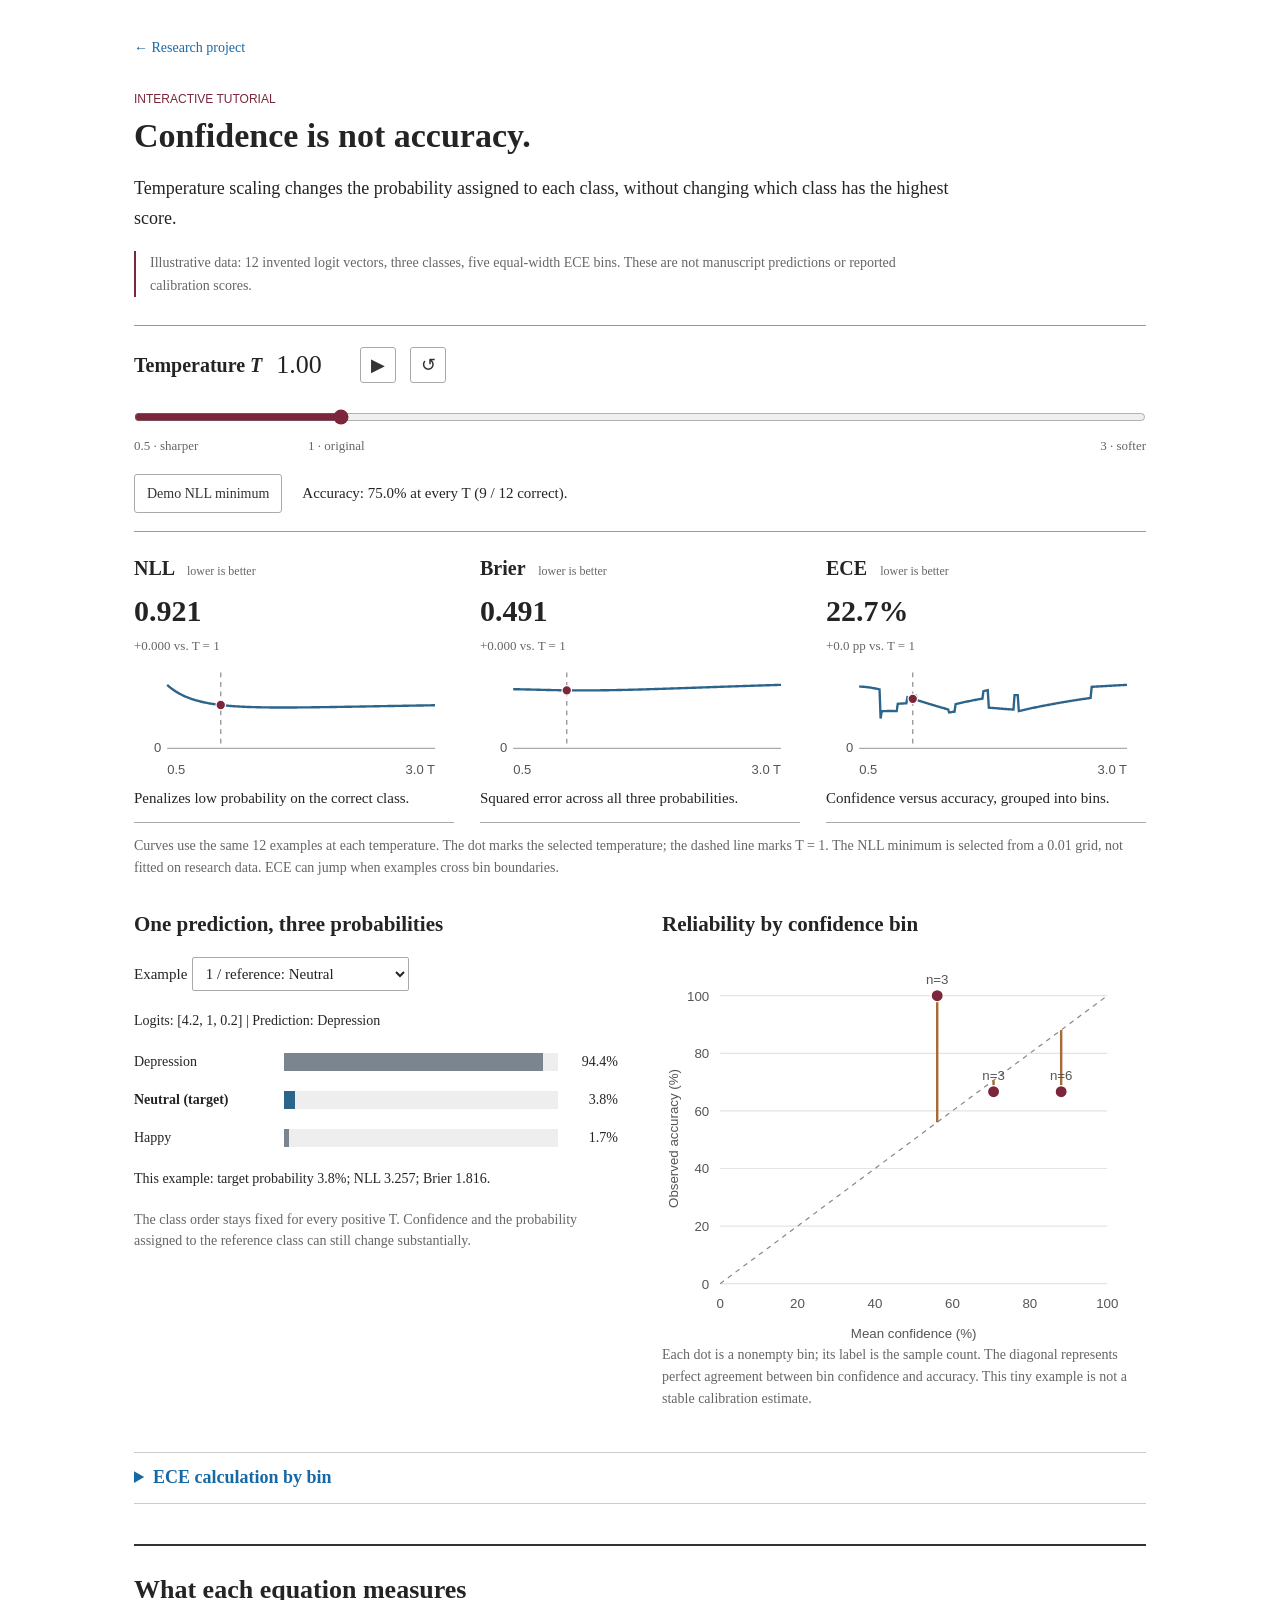
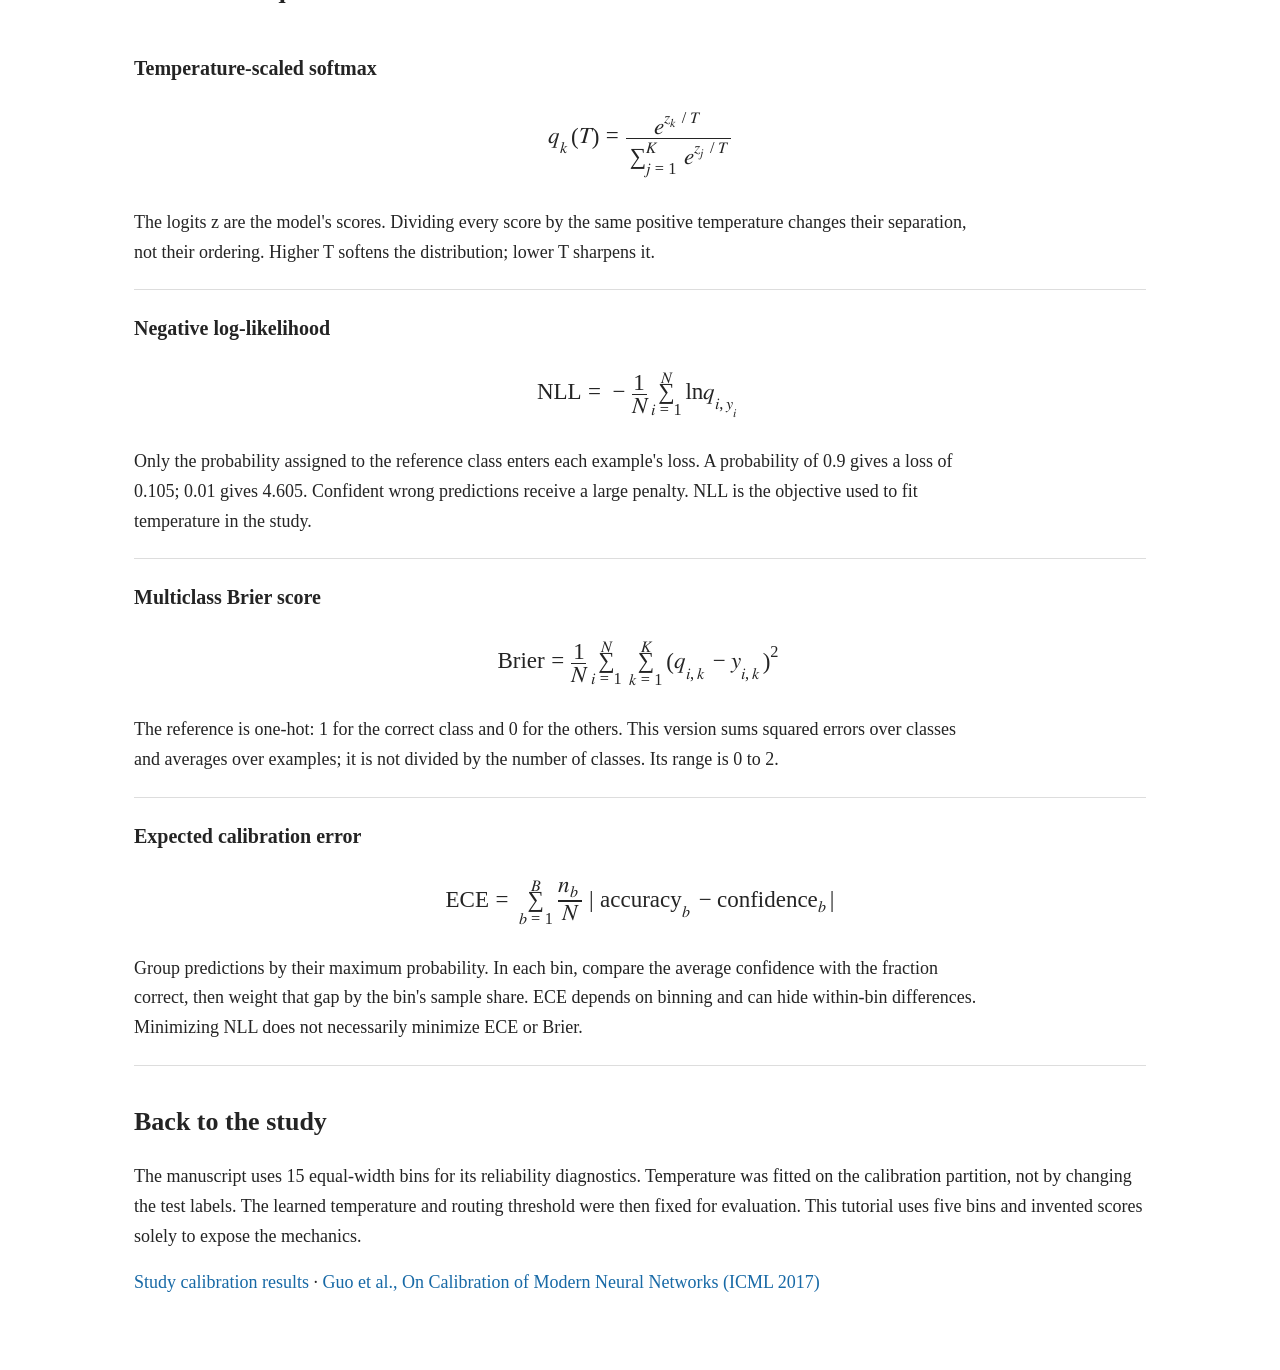
==== site/tutorial.html @ 10265920 "Add interactive calibration tutorial and compact project layout" ====
<!doctype html>
<html lang="en">
<head>
  <meta charset="utf-8"><meta name="viewport" content="width=device-width, initial-scale=1">
  <title>Calibration tutorial | Confidence-guided re-evaluation</title>
  <meta name="description" content="An interactive explanation of temperature scaling, negative log-likelihood, multiclass Brier score, and expected calibration error.">
  <link rel="stylesheet" href="styles.css"><link rel="stylesheet" href="tutorial.css">
</head>
<body class="tutorial-page">
<main>
  <header class="tutorial-header"><a href="index.html">&larr; Research project</a><p class="section-number">INTERACTIVE TUTORIAL</p><h1>Confidence is not accuracy.</h1><p>Temperature scaling changes the probability assigned to each class, without changing which class has the highest score.</p><p class="demo-notice">Illustrative data: 12 invented logit vectors, three classes, five equal-width ECE bins. These are not manuscript predictions or reported calibration scores.</p></header>
  <section class="temperature-controls" aria-label="Temperature controls">
    <div class="control-heading"><label for="temperature">Temperature <i>T</i></label><output id="temperature-value" for="temperature">1.00</output><button id="animate" type="button" aria-label="Animate temperature" title="Animate temperature">&#9654;</button><button id="reset" type="button" aria-label="Reset temperature to 1" title="Reset temperature to 1">&#8634;</button></div>
    <input type="range" id="temperature" min="0.5" max="3" step="0.01" value="1">
    <div class="range-labels"><span>0.5 &middot; sharper</span><span>1 &middot; original</span><span>3 &middot; softer</span></div>
    <div class="control-footer"><button id="fit" type="button">Demo NLL minimum</button><p id="accuracy-note">Accuracy stays fixed.</p></div>
  </section>
  <section class="lab-metrics" aria-label="Calibration metrics">
    <article><h2>NLL <small>lower is better</small></h2><strong id="nll-value">&mdash;</strong><span id="nll-change"></span><svg id="nll-curve" viewBox="0 0 270 100" role="img" aria-label="NLL across the demo temperature range"></svg><p>Penalizes low probability on the correct class.</p></article>
    <article><h2>Brier <small>lower is better</small></h2><strong id="brier-value">&mdash;</strong><span id="brier-change"></span><svg id="brier-curve" viewBox="0 0 270 100" role="img" aria-label="Brier score across the demo temperature range"></svg><p>Squared error across all three probabilities.</p></article>
    <article><h2>ECE <small>lower is better</small></h2><strong id="ece-value">&mdash;</strong><span id="ece-change"></span><svg id="ece-curve" viewBox="0 0 270 100" role="img" aria-label="Expected calibration error across the demo temperature range"></svg><p>Confidence versus accuracy, grouped into bins.</p></article>
  </section>
  <p class="lab-note">Curves use the same 12 examples at each temperature. The dot marks the selected temperature; the dashed line marks T = 1. The NLL minimum is selected from a 0.01 grid, not fitted on research data. ECE can jump when examples cross bin boundaries.</p>
  <section class="lab-details">
    <div><h2>One prediction, three probabilities</h2><label for="sample">Example</label> <select id="sample"></select><p id="logit-values"></p><div id="probability-bars"></div><p id="sample-loss"></p><p class="lab-note">The class order stays fixed for every positive T. Confidence and the probability assigned to the reference class can still change substantially.</p></div>
    <div><h2>Reliability by confidence bin</h2><svg id="reliability" viewBox="0 0 400 320" role="img" aria-label="Reliability diagram comparing mean confidence with observed accuracy"></svg><p class="lab-note">Each dot is a nonempty bin; its label is the sample count. The diagonal represents perfect agreement between bin confidence and accuracy. This tiny example is not a stable calibration estimate.</p></div>
  </section>
  <details class="bin-details"><summary>ECE calculation by bin</summary><div class="table-wrap"><table><thead><tr><th>Confidence bin</th><th>Count</th><th>Mean confidence</th><th>Accuracy</th><th>Weighted gap</th></tr></thead><tbody id="bin-rows"></tbody></table></div><p>Bins are left-closed and right-open, except the last bin includes 1. Empty bins contribute zero. ECE is the sum of the weighted absolute gaps.</p></details>
  <section class="equation-guide"><h2>What each equation measures</h2>
    <article><h3>Temperature-scaled softmax</h3><math display="block"><msub><mi>q</mi><mi>k</mi></msub><mo>(</mo><mi>T</mi><mo>)</mo><mo>=</mo><mfrac><msup><mi>e</mi><mrow><msub><mi>z</mi><mi>k</mi></msub><mo>/</mo><mi>T</mi></mrow></msup><mrow><munderover><mo>&sum;</mo><mrow><mi>j</mi><mo>=</mo><mn>1</mn></mrow><mi>K</mi></munderover><msup><mi>e</mi><mrow><msub><mi>z</mi><mi>j</mi></msub><mo>/</mo><mi>T</mi></mrow></msup></mrow></mfrac></math><p>The logits z are the model's scores. Dividing every score by the same positive temperature changes their separation, not their ordering. Higher T softens the distribution; lower T sharpens it.</p></article>
    <article><h3>Negative log-likelihood</h3><math display="block"><mi mathvariant="normal">NLL</mi><mo>=</mo><mo>&minus;</mo><mfrac><mn>1</mn><mi>N</mi></mfrac><munderover><mo>&sum;</mo><mrow><mi>i</mi><mo>=</mo><mn>1</mn></mrow><mi>N</mi></munderover><mi>ln</mi><msub><mi>q</mi><mrow><mi>i</mi><mo>,</mo><msub><mi>y</mi><mi>i</mi></msub></mrow></msub></math><p>Only the probability assigned to the reference class enters each example's loss. A probability of 0.9 gives a loss of 0.105; 0.01 gives 4.605. Confident wrong predictions receive a large penalty. NLL is the objective used to fit temperature in the study.</p></article>
    <article><h3>Multiclass Brier score</h3><math display="block"><mi mathvariant="normal">Brier</mi><mo>=</mo><mfrac><mn>1</mn><mi>N</mi></mfrac><munderover><mo>&sum;</mo><mrow><mi>i</mi><mo>=</mo><mn>1</mn></mrow><mi>N</mi></munderover><munderover><mo>&sum;</mo><mrow><mi>k</mi><mo>=</mo><mn>1</mn></mrow><mi>K</mi></munderover><msup><mrow><mo>(</mo><msub><mi>q</mi><mrow><mi>i</mi><mo>,</mo><mi>k</mi></mrow></msub><mo>&minus;</mo><msub><mi>y</mi><mrow><mi>i</mi><mo>,</mo><mi>k</mi></mrow></msub><mo>)</mo></mrow><mn>2</mn></msup></math><p>The reference is one-hot: 1 for the correct class and 0 for the others. This version sums squared errors over classes and averages over examples; it is not divided by the number of classes. Its range is 0 to 2.</p></article>
    <article><h3>Expected calibration error</h3><math display="block"><mi mathvariant="normal">ECE</mi><mo>=</mo><munderover><mo>&sum;</mo><mrow><mi>b</mi><mo>=</mo><mn>1</mn></mrow><mi>B</mi></munderover><mfrac><msub><mi>n</mi><mi>b</mi></msub><mi>N</mi></mfrac><mo>|</mo><msub><mi mathvariant="normal">accuracy</mi><mi>b</mi></msub><mo>&minus;</mo><msub><mi mathvariant="normal">confidence</mi><mi>b</mi></msub><mo>|</mo></math><p>Group predictions by their maximum probability. In each bin, compare the average confidence with the fraction correct, then weight that gap by the bin's sample share. ECE depends on binning and can hide within-bin differences. Minimizing NLL does not necessarily minimize ECE or Brier.</p></article>
  </section>
  <section class="lab-context"><h2>Back to the study</h2><p>The manuscript uses 15 equal-width bins for its reliability diagnostics. Temperature was fitted on the calibration partition, not by changing the test labels. The learned temperature and routing threshold were then fixed for evaluation. This tutorial uses five bins and invented scores solely to expose the mechanics.</p><p><a href="index.html#method">Study calibration results</a> &middot; <a href="https://proceedings.mlr.press/v70/guo17a.html">Guo et al., On Calibration of Modern Neural Networks (ICML 2017)</a></p></section>
</main>
<script src="calibration-core.js"></script><script src="tutorial.js"></script>
</body></html>
---- site/styles.css ----
:root { color-scheme: light; font-family: "Times New Roman", Times, "Liberation Serif", serif; color: #242424; background: #fff; font-size: 18px; }
* { box-sizing: border-box; letter-spacing: 0; }
body { margin: 0; line-height: 1.65; }
a { color: #1769a6; text-decoration: none; text-underline-offset: 3px; }
a:hover { text-decoration: underline; }
a:focus-visible, summary:focus-visible, .table-wrap:focus-visible { outline: 2px solid #1769a6; outline-offset: 5px; }
.skip-link { position: absolute; top: -60px; left: 16px; padding: 8px; background: white; }
.skip-link:focus { top: 8px; }
.paper-header { max-width: 1080px; margin: auto; padding: 36px 24px 20px; text-align: center; }
h1 { font-size: 36px; line-height: 1.2; font-weight: 700; margin: 0 auto 22px; }
h1 span { font-weight: 500; }
.method-plan { max-width: 850px; margin-left: auto; margin-right: auto; }
.section-links { display: flex; flex-wrap: wrap; justify-content: center; gap: 8px 24px; font-size: 15px; border-block: 1px solid #ddd; padding: 12px 0; margin: 30px 0; }
.prompt-reader,.result-explorer { max-width: 820px; margin: 32px auto; }
.tabs { display: flex; flex-wrap: wrap; gap: 0 20px; border-bottom: 1px solid #aaa; }
.tabs button { background: none; color: #555; font: inherit; font-size: 16px; padding: 10px 0; border: 0; border-bottom: 2px solid transparent; cursor: pointer; }
.tabs button[aria-selected="true"] { color: #174f7c; border-bottom-color: #174f7c; font-weight: bold; }
button:focus-visible, select:focus-visible { outline: 2px solid #1769a6; outline-offset: 3px; }
.reader-toolbar { display: flex; align-items: center; flex-wrap: wrap; gap: 10px 18px; padding: 16px 0 8px; font-size: 15px; }
select { max-width: 100%; min-height: 34px; border: 1px solid #aaa; border-radius: 2px; background: white; color: #242424; font: inherit; padding: 5px 28px 5px 9px; }
.reader-toolbar a { margin-left: auto; }
#prompt-description { font-size: 16px; margin: 8px 0; }
.stage-note { font-size: 15px; color: #555; margin: 8px 0 14px; }
pre,code { font-family: "SFMono-Regular", Consolas, "Liberation Mono", monospace; }
.prompt-reader pre { margin: 0; height: 300px; white-space: pre-wrap; overflow-wrap: anywhere; background: #fafafa; border-radius: 0; padding: 16px 18px; }
.explorer-note { font-size: 15px; }
.legend { font-size: 14px; display: flex; gap: 24px; margin: 14px 0; }
.legend span::before { content: ""; display: inline-block; width: 12px; height: 10px; margin-right: 6px; background: #386d91; }
.legend span:last-child::before { background: #a8674f; }
.outcome-row { display: grid; grid-template-columns: 135px minmax(0,1fr) 150px; gap: 18px; align-items: center; border-top: 1px solid #ddd; padding: 16px 0; }
.outcome-name { font-size: 16px; }
.bar-pair { display: grid; gap: 5px; }
.bar-track { height: 22px; background: #f3f3f3; }
.bar { display: block; height: 100%; background: #386d91; }
.bar.introduced { background: #a8674f; }
.outcome-count { text-align: right; font-size: 16px; font-variant-numeric: tabular-nums; }
.outcome-count small { display: block; color: #666; font-size: 13px; }
.gain-equation { text-align: center; font-style: italic; padding: 12px 0; border-block: 1px solid #ddd; }
@media(max-width: 760px) {
  .outcome-row { grid-template-columns: 95px minmax(0,1fr) 100px; gap: 8px; }
  .outcome-name,.outcome-count { font-size: 13px; }
  .reader-toolbar a { margin-left: 0; }
  .prompt-reader pre { height: 320px; }
}
.authors { font-size: 19px; margin: 0 0 2px; color: #333; }
.affiliation { font-size: 17px; margin: 0 0 4px; color: #444; }
.affiliation img { width: 180px; height: auto; display: block; margin: 12px auto 8px; }
.algorithm-preparation { border-left: 3px solid #8a2338; padding-left: 18px; }
.algorithm-flow { list-style: decimal-leading-zero; padding-left: 32px; margin: 24px 0; }
.algorithm-flow > li { padding: 12px 0 18px 14px; border-bottom: 1px solid #ddd; }
.algorithm-flow > li::marker { color: #8a2338; font-weight: bold; }
.algorithm-flow p { margin: 6px 0; }
.formula { font-size: 17px; font-style: italic; margin: 12px 0 0; }
.routing-branches { display: grid; grid-template-columns: 1fr 1.5fr; gap: 28px; margin-top: 16px; }
.routing-branches > div { border-top: 2px solid #777; padding-top: 10px; }
.routing-branches > div:last-child { border-color: #1769a6; }
.branch-condition { font-weight: bold; }
.algorithm-code { white-space: pre-wrap; overflow-wrap: anywhere; font-size: 14px; line-height: 1.7; padding: 16px 0; }
.case-toolbar { display: flex; align-items: center; flex-wrap: wrap; gap: 12px; border-block: 1px solid #bbb; padding: 14px 0; margin: 24px 0; }
#case-id { margin-left: auto; font-size: 14px; color: #555; }
.case-study h3 { font-size: 17px; margin: 20px 0 10px; }
.case-study blockquote { margin: 0; padding: 4px 0 4px 20px; border-left: 2px solid #aaa; font-size: 18px; line-height: 1.65; }
.case-decisions { display: grid; grid-template-columns: repeat(3,minmax(0,1fr)); gap: 24px; padding: 6px 0 18px; border-bottom: 1px solid #bbb; }
.case-decisions strong { font-size: 22px; }
.case-decisions p { font-size: 15px; margin: 6px 0 0; line-height: 1.5; }
.case-target { font-size: 15px; }
.case-target span { margin-left: 16px; color: #555; }
#case-excerpt h4 { font-size: 16px; margin: 18px 0 6px; }
#case-excerpt p { font-size: 17px; margin: 0 0 16px; }
.case-report { white-space: pre-wrap; overflow-wrap: anywhere; font-size: 16px; line-height: 1.65; max-height: 520px; overflow: auto; padding: 18px 4px; }
.case-interpretation { font-size: 16px; border-left: 3px solid #8a2338; padding-left: 18px; margin-top: 24px; }
[hidden] { display: none !important; }
@media(max-width: 600px) {
  .routing-branches { grid-template-columns: 1fr; gap: 12px; }
  .case-decisions { grid-template-columns: 1fr; gap: 0; }
  .case-decisions > div { border-bottom: 1px solid #eee; padding-bottom: 12px; }
  .case-target span { display: block; margin-left: 0; }
  #case-id { margin-left: 0; width: 100%; }
  .affiliation img { width: 160px; }
}
sup { font-size: 12px; }
.author-note { font-size: 13px; margin: 0; color: #666; }
.resources { display: flex; justify-content: center; flex-wrap: wrap; gap: 10px 26px; margin-top: 19px; }
.resources a { font-size: 16px; font-weight: 600; }
main { max-width: 1080px; margin: auto; padding: 0 24px; }
.prose { max-width: 820px; margin-left: auto; margin-right: auto; }
section { margin: 40px auto; scroll-margin-top: 24px; }
h2 { font-size: 27px; line-height: 1.25; text-align: center; font-weight: 600; margin: 0 0 24px; }
h3 { font-size: 20px; line-height: 1.4; margin: 30px 0 12px; font-weight: 600; }
p { margin: 0 0 17px; }
figure { margin: 26px auto; max-width: 960px; }
.teaser { margin: 14px 0 28px; max-width: none; }
figure a { display: block; }
img { display: block; width: 100%; height: auto; }
figcaption { max-width: 960px; margin: 14px auto 0; font-size: 14px; line-height: 1.65; color: #505050; }
figcaption a { display: inline; }
figcaption strong { color: #333; }
.table-wrap { overflow-x: auto; margin: 25px 0; }
table { width: 100%; border-collapse: collapse; font-size: 14px; line-height: 1.5; font-variant-numeric: tabular-nums; }
caption { text-align: left; margin-bottom: 12px; color: #555; }
th,td { padding: 11px 12px; border-bottom: 1px solid #ddd; text-align: left; }
thead { border-top: 2px solid #666; border-bottom: 1px solid #888; }
thead th { font-weight: 600; white-space: nowrap; }
tbody th { font-weight: 400; }
tbody tr:last-child { border-bottom: 2px solid #888; }
.summary-table { min-width: 820px; }
.summary-table td { white-space: nowrap; }
.comparison-table { min-width: 940px; }
.comparison-table td:nth-child(n+4) { text-align: right; }
.comparison-table tr:nth-child(3n) { border-bottom: 1px solid #888; }
details { margin-top: 26px; }
summary { cursor: pointer; color: #1769a6; font-weight: 600; padding: 10px 0; }
.source-links { font-size: 14px; }
pre { font-size: 13px; line-height: 1.7; background: #f5f5f5; border: 1px solid #e5e5e5; border-radius: 3px; padding: 20px; overflow-x: auto; }
footer { max-width: 820px; border-top: 1px solid #e2e2e2; padding: 22px 0 35px; margin: 60px auto 0; text-align: center; font-size: 13px; color: #777; }
.section-heading { margin: 0 0 20px; }
.section-number { display: block; font: 12px/1.5 Arial, sans-serif; color: #7b263b; margin-bottom: 8px; }
.section-heading h2 { text-align: left; margin: 0; font-size: 28px; }
.section-intro { max-width: 780px; color: #454545; font-size: 17px; }
.paper-algorithms,.case-study { max-width: 1032px; border-top: 1px solid #aaa; padding-top: 30px; margin-top: 54px; }
.procedure-map { display: grid; grid-template-columns: repeat(4,minmax(0,1fr)); margin: 24px 0 12px; border-block: 1px solid #888; }
.procedure-map a { position: relative; padding: 15px 22px 15px 0; color: #242424; }
.procedure-map a:not(:first-child) { padding-left: 18px; }
.procedure-map a:not(:last-child)::after { content: '\2192'; position: absolute; right: 0; top: 37px; color: #777; }
.procedure-map small,.procedure-map span { display: block; font-size: 13px; color: #666; }
.procedure-map strong { font-size: 17px; display: block; margin: 4px 0; }
.algorithm-note { font-size: 14px; color: #555; margin: 12px 0 22px; }
.paper-algorithm { margin: 0; border-bottom: 1px solid #aaa; }
.paper-algorithm > summary { display: grid; grid-template-columns: 112px 1fr auto; gap: 12px; padding: 17px 0; align-items: baseline; color: #242424; font-size: 17px; }
.paper-algorithm > summary::after { content: '+'; grid-column: 3; grid-row: 1; padding-left: 12px; }
.paper-algorithm[open] > summary::after { content: '\2212'; }
.paper-algorithm > summary small { display: none; }
.paper-algorithm > summary::-webkit-details-marker { display: none; }
.algorithm-number { font-size: 14px; color: #7b263b; }
.algorithm-body { border-top: 2px solid #333; padding: 16px 20px 20px; margin-bottom: 20px; background: #fafafa; font-size: 16px; }
.algorithm-body p { margin-bottom: 6px; }
.algorithm-body p b { display: inline-block; min-width: 56px; }
.algorithm-lines { margin: 16px 0 0; padding: 14px 0 0 30px; border-top: 1px solid #bbb; }
.algorithm-lines li { padding: 3px 0 3px 10px; line-height: 1.55; }
.algorithm-lines li::marker { font-size: 13px; color: #777; }
.algorithm-lines li.indented { padding-left: 30px; }
.supporting-figure { max-width: 820px; margin: 20px auto; border-block: 1px solid #ddd; }
.supporting-figure summary { font-size: 16px; color: #333; }
.supporting-figure summary span { font-size: 13px; font-weight: normal; color: #666; margin-left: 16px; }
.case-options { display: flex; flex-wrap: wrap; gap: 4px 24px; margin: 26px 0 0; padding: 0 0 12px; border: 0; border-bottom: 1px solid #aaa; }
.case-options legend { font-size: 13px; color: #555; margin-bottom: 8px; }
.case-options label { cursor: pointer; font-size: 16px; display: flex; align-items: center; gap: 7px; padding: 5px 0; }
.case-options input { accent-color: #7b263b; margin: 0; }
.case-options input:checked + span { font-weight: bold; color: #7b263b; }
.case-record-line { display: flex; justify-content: space-between; gap: 12px; margin: 12px 0 16px; font-size: 13px; color: #666; }
.case-record-line #case-id { margin: 0; font-size: 13px; }
.case-decisions { gap: 40px; padding: 0 0 20px; margin-bottom: 12px; border-bottom: 1px solid #aaa; }
.case-decisions > div { position: relative; }
.case-decisions > div:not(:last-child)::after { content: '\2192'; position: absolute; top: 42px; right: -25px; font-size: 23px; color: #777; }
.case-decisions h3 { font: 13px/1.5 Arial,sans-serif; color: #555; margin: 0 0 10px; }
.case-decisions strong { font-size: 27px; line-height: 1.2; }
.case-decisions p { font-size: 14px; }
.case-target { margin: 0 0 22px; }
.case-evidence-grid { display: grid; grid-template-columns: minmax(0,1fr) minmax(0,1.1fr); gap: 36px; border-top: 1px solid #ddd; }
.case-evidence-grid h3 { font-size: 18px; margin: 20px 0 14px; }
.case-evidence { border-left: 1px solid #ddd; padding-left: 28px; }
.case-study blockquote { font-size: 17px; padding: 0; border: 0; line-height: 1.7; }
.case-study mark { background: #f1e7eb; color: inherit; padding: 1px 0; }
.case-input-note,.case-model-note { font-size: 13px; line-height: 1.5; color: #666; margin-top: 16px; }
.case-evidence .stage-note { font-size: 13px; }
#case-excerpt h4 { font-size: 15px; color: #444; }
#case-excerpt p { font-size: 16px; line-height: 1.6; }
#case-full { border-block: 1px solid #ccc; margin: 20px 0; }
#case-full summary { color: #333; font-size: 15px; }
#case-full summary span { font-size: 13px; font-weight: normal; color: #777; margin-left: 16px; }
.case-interpretation { font-size: 15px; margin: 18px 0; }
#case-content[data-outcome="Introduced error"] #case-final { color: #9c382e; }
#case-content[data-outcome="Correction"] #case-final { color: #286449; }
#case-no-response { font-size: 18px; margin-top: 20px; }
@media(max-width: 760px) {
  .procedure-map { grid-template-columns: repeat(2,minmax(0,1fr)); }
  .procedure-map a:nth-child(3) { padding-left: 0; }
  .procedure-map a:nth-child(2)::after { content: ''; }
  .case-evidence-grid { grid-template-columns: 1fr; gap: 0; }
  .case-evidence { border-left: 0; padding-left: 0; border-top: 1px solid #ddd; }
  .case-decisions { gap: 12px; }
  .case-decisions strong { font-size: 21px; }
  .case-record-line { flex-wrap: wrap; }
  .paper-algorithm > summary { grid-template-columns: 1fr 24px; gap: 4px; }
  .paper-algorithm > summary .algorithm-number { grid-column: 1; }
  .paper-algorithm > summary > span:nth-child(2) { grid-column: 1; }
  .paper-algorithm > summary::after { grid-column: 2; }
  .section-heading h2 { font-size: 25px; }
}
@media(max-width: 600px) {
  .case-decisions { grid-template-columns: 1fr 1fr; }
  .case-decisions > div:last-child { grid-column: 1 / -1; padding-top: 10px; }
  .case-decisions > div::after { display: none; }
  .case-record-line #case-id { width: auto; }
  .algorithm-body { padding: 12px; }
}
@media(min-width: 1600px) { main { max-width: 1140px; } }
@media(max-width: 760px) {
  .paper-header { padding: 30px 20px 20px; }
  h1 { font-size: 27px; }
  .title-break { display: none; }
  main { padding: 0 20px; }
  .authors { font-size: 17px; }
  section { margin: 38px auto; }
  h2 { font-size: 24px; }
  h3 { font-size: 19px; }
  figure { margin: 24px 0; }
  .teaser { margin-top: 10px; }
  figcaption { font-size: 13px; }
  footer { margin-left: 20px; margin-right: 20px; }
}

/* Primary evidence precedes implementation details. */
.contributions,.findings { max-width: 1032px; margin: 48px auto; }
.contribution-list { margin: 24px 0 30px; border-top: 2px solid #333; }
.contribution-list > div { display: grid; grid-template-columns: minmax(0, 0.9fr) minmax(0,1.35fr); gap: 32px; padding: 18px 0; border-bottom: 1px solid #ddd; }
.contribution-list dt { font-size: 18px; font-weight: bold; line-height: 1.5; }
.contribution-list dt span { display: inline-block; font-size: 13px; font-weight: normal; color: #7b263b; margin-right: 12px; }
.contribution-list dd { margin: 0; font-size: 17px; line-height: 1.6; color: #444; }
.primary-finding { border-block: 1px solid #aaa; padding: 20px 0; }
.finding-label { font: 12px/1.5 Arial,sans-serif; color: #7b263b; }
.primary-finding p { font-size: 21px; line-height: 1.55; margin: 10px 0; max-width: 900px; }
.primary-finding a { font-size: 14px; }
.abstract-disclosure { margin-top: 0; border-bottom: 1px solid #ddd; }
.abstract-disclosure > summary { font-size: 18px; color: #333; }
.abstract-disclosure p { font-size: 17px; }
.protocol-details { max-width: 820px; margin: 20px auto 0; border-block: 1px solid #ddd; }
.protocol-details > summary { font-size: 16px; color: #444; }
.protocol-details p { font-size: 15px; }
.original-algorithm { max-width: 780px; margin: 20px auto 12px; }
.algorithm-image-scroll { overflow-x: auto; }
.algorithm-image-scroll img { width: 100%; min-width: 640px; }
.original-algorithm figcaption { font-size: 13px; margin: 12px 0 0; }
.algorithm-transcript { max-width: 780px; margin: 8px auto 20px; }
.algorithm-transcript > summary { font-size: 14px; font-weight: normal; color: #555; }
.findings { border-top: 2px solid #333; padding-top: 28px; }
.finding-list { list-style: decimal-leading-zero; padding-left: 30px; margin: 20px 0; }
.finding-list > li { padding: 18px 0 20px 10px; border-bottom: 1px solid #ddd; }
.finding-list > li::marker { color: #7b263b; font-size: 14px; }
.finding-list h3 { font-size: 20px; margin: 0 0 8px; }
.finding-list p { font-size: 17px; max-width: 860px; margin: 0 0 8px; }
.finding-list a { font-size: 14px; }
.findings-scope { font-size: 15px; color: #555; max-width: 900px; }
@media(max-width: 760px) {
  .contribution-list > div { grid-template-columns: 1fr; gap: 8px; padding: 16px 0; }
  .primary-finding p { font-size: 19px; }
  .original-algorithm { margin: 14px 0; }
}
.tutorial-link { font-size: 15px; margin-bottom: 18px; }
.tutorial-link span { display: block; font-size: 13px; color: #666; margin-top: 3px; }
body:not(.tutorial-page) { font-size: 17px; }
body:not(.tutorial-page) section { margin-top: 32px; margin-bottom: 32px; }
body:not(.tutorial-page) .paper-header { padding-top: 30px; padding-bottom: 16px; }
body:not(.tutorial-page) h1 { font-size: 34px; margin-bottom: 18px; }
body:not(.tutorial-page) .section-heading h2 { font-size: 25px; }
body:not(.tutorial-page) .section-heading { margin-bottom: 16px; }
body:not(.tutorial-page) .method-plan { max-width: 760px; }
body:not(.tutorial-page) .original-algorithm { max-width: 720px; }
body:not(.tutorial-page) .contribution-list > div { padding-block: 14px; }
body:not(.tutorial-page) .primary-finding p { font-size: 19px; }
body:not(.tutorial-page) .case-decisions strong { font-size: 24px; }
@media(max-width: 760px) {
  body:not(.tutorial-page) h1 { font-size: 27px; }
  body:not(.tutorial-page) .section-heading h2 { font-size: 23px; }
  body:not(.tutorial-page) .case-decisions strong { font-size: 21px; }
}
---- site/tutorial.css ----
.tutorial-page main { max-width: 1060px; padding: 32px 24px; }
.tutorial-header { max-width: 820px; }
.tutorial-header > a { font-size: 14px; }
.tutorial-header .section-number { margin-top: 28px; }
.tutorial-header h1 { font-size: 34px; margin: 8px 0 18px; }
.demo-notice { font-size: 14px; color: #666; border-left: 2px solid #7b263b; padding-left: 14px; }
.temperature-controls { margin: 28px 0 24px; padding: 18px 0; border-block: 1px solid #999; }
.control-heading { display: flex; align-items: center; gap: 14px; }
.control-heading label { font-weight: bold; font-size: 20px; }
.control-heading output { font-size: 26px; min-width: 70px; font-variant-numeric: tabular-nums; }
.tutorial-page button { cursor: pointer; background: #fff; border: 1px solid #aaa; border-radius: 3px; color: #333; font: inherit; padding: 7px 12px; }
.control-heading button { width: 36px; height: 36px; padding: 0; }
#temperature { width: 100%; margin: 22px 0 4px; accent-color: #7b263b; }
.range-labels { position: relative; display: flex; justify-content: space-between; font-size: 13px; color: #666; }
.range-labels span:nth-child(2) { position: absolute; left: 20%; transform: translateX(-50%); }
.control-footer { display: flex; gap: 20px; align-items: center; margin-top: 18px; flex-wrap: wrap; }
.control-footer p { margin: 0; font-size: 15px; }
.control-footer button { font-size: 14px; }
.lab-metrics { display: grid; grid-template-columns: repeat(3,minmax(0,1fr)); gap: 26px; margin: 24px 0 12px; }
.lab-metrics article { border-bottom: 1px solid #aaa; padding-bottom: 12px; }
.lab-metrics h2 { font-size: 20px; text-align: left; margin: 0 0 12px; }
.lab-metrics small { font-size: 12px; font-weight: normal; color: #666; margin-left: 8px; }
.lab-metrics strong { display: block; font-size: 30px; font-variant-numeric: tabular-nums; line-height: 1.2; }
.lab-metrics article > span { display: block; font-size: 13px; color: #666; margin: 6px 0; min-height: 22px; }
.lab-metrics p { font-size: 15px; margin: 4px 0 0; }
.tutorial-page svg { display: block; width: 100%; overflow: visible; }
.tutorial-page svg text { font: 11px Arial,sans-serif; fill: #555; }
.axis { stroke: #aaa; stroke-width: 1; }
.reference { stroke: #888; stroke-dasharray: 4 4; stroke-width: 1; }
.metric-line { stroke: #2c648b; stroke-width: 2; fill: none; }
.metric-dot { fill: #7b263b; stroke: #fff; stroke-width: 1; }
.gridline { stroke: #e4e4e4; stroke-width: 1; }
.gap-line { stroke: #a66c35; stroke-width: 2; }
.lab-note { font-size: 14px; line-height: 1.55; color: #666; }
.lab-details { display: grid; grid-template-columns: repeat(2,minmax(0,1fr)); gap: 44px; margin: 32px 0 16px; }
.lab-details h2 { text-align: left; font-size: 21px; margin-bottom: 20px; }
.lab-details label,.lab-details select { font-size: 15px; }
#logit-values,#sample-loss { font-size: 14px; margin: 18px 0; }
.probability-row { display: grid; grid-template-columns: 140px 1fr 50px; gap: 10px; align-items: center; margin: 15px 0; font-size: 14px; }
.probability-row > span:last-child { text-align: right; font-variant-numeric: tabular-nums; }
.probability-track { background: #eee; height: 18px; }
.probability-fill { display: block; height: 100%; background: #7b8590; transition: width 120ms linear; }
.reference-class .probability-fill { background: #2c648b; }
.reference-class > span:first-child { font-weight: bold; }
.bin-details { border-block: 1px solid #ccc; }
.bin-details p { font-size: 14px; }
.equation-guide { border-top: 2px solid #333; padding-top: 28px; }
.equation-guide > h2,.lab-context h2 { text-align: left; font-size: 26px; }
.equation-guide article { border-bottom: 1px solid #ddd; padding: 12px 0 22px; }
.equation-guide h3 { margin-top: 12px; }
.equation-guide math { font-size: 23px; margin: 20px 0; overflow-x: auto; padding-block: 10px; }
.equation-guide p { max-width: 850px; margin-bottom: 0; }
@media(max-width: 700px) {
  .tutorial-page main { padding: 24px 18px; }
  .tutorial-header h1 { font-size: 28px; }
  .range-labels span:nth-child(2) { transform: none; }
  .lab-metrics { gap: 12px; }
  .lab-metrics h2 { font-size: 17px; }
  .lab-metrics small { display: block; margin: 5px 0; }
  .lab-metrics strong { font-size: 25px; }
  .lab-metrics article > span { min-height: 40px; }
  .lab-details { grid-template-columns: 1fr; gap: 24px; }
  .probability-row { grid-template-columns: 125px 1fr 45px; }
  .equation-guide math { font-size: 19px; }
}
@media(prefers-reduced-motion: reduce) { .probability-fill { transition: none; } }
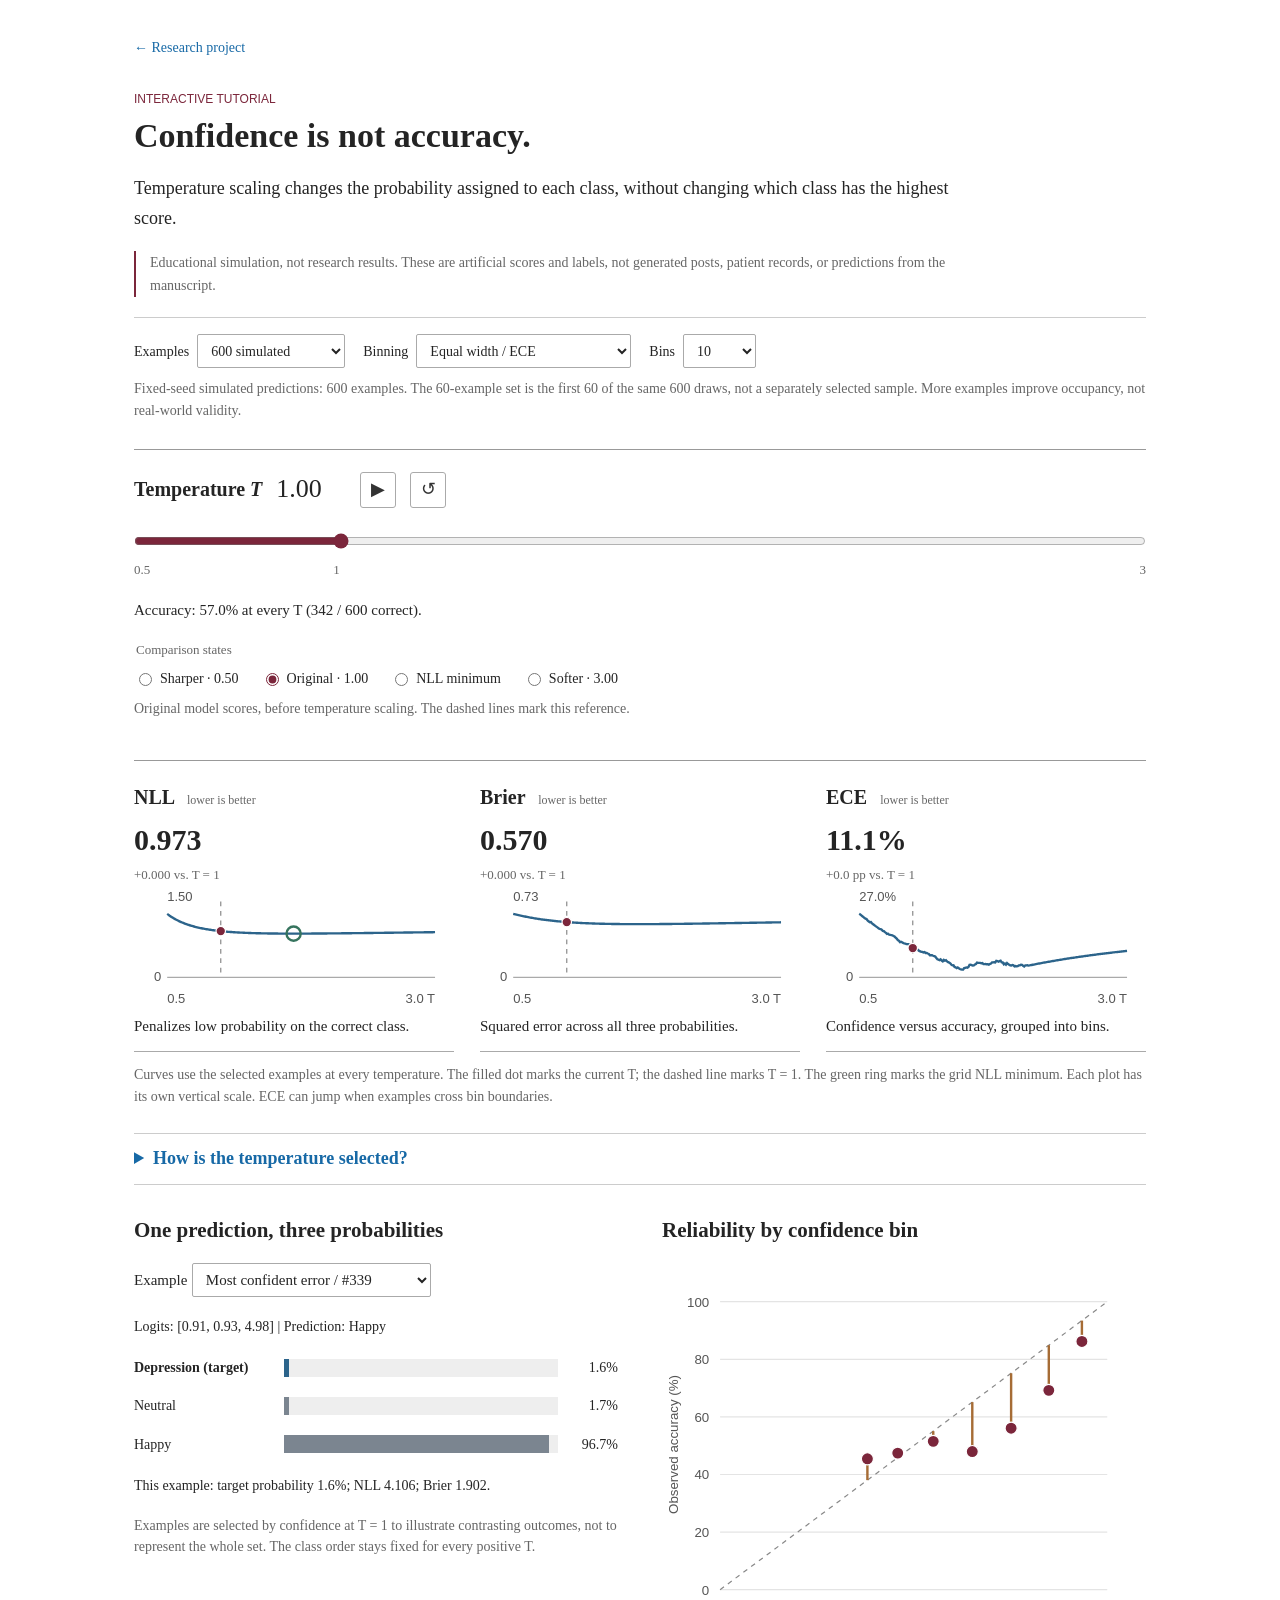
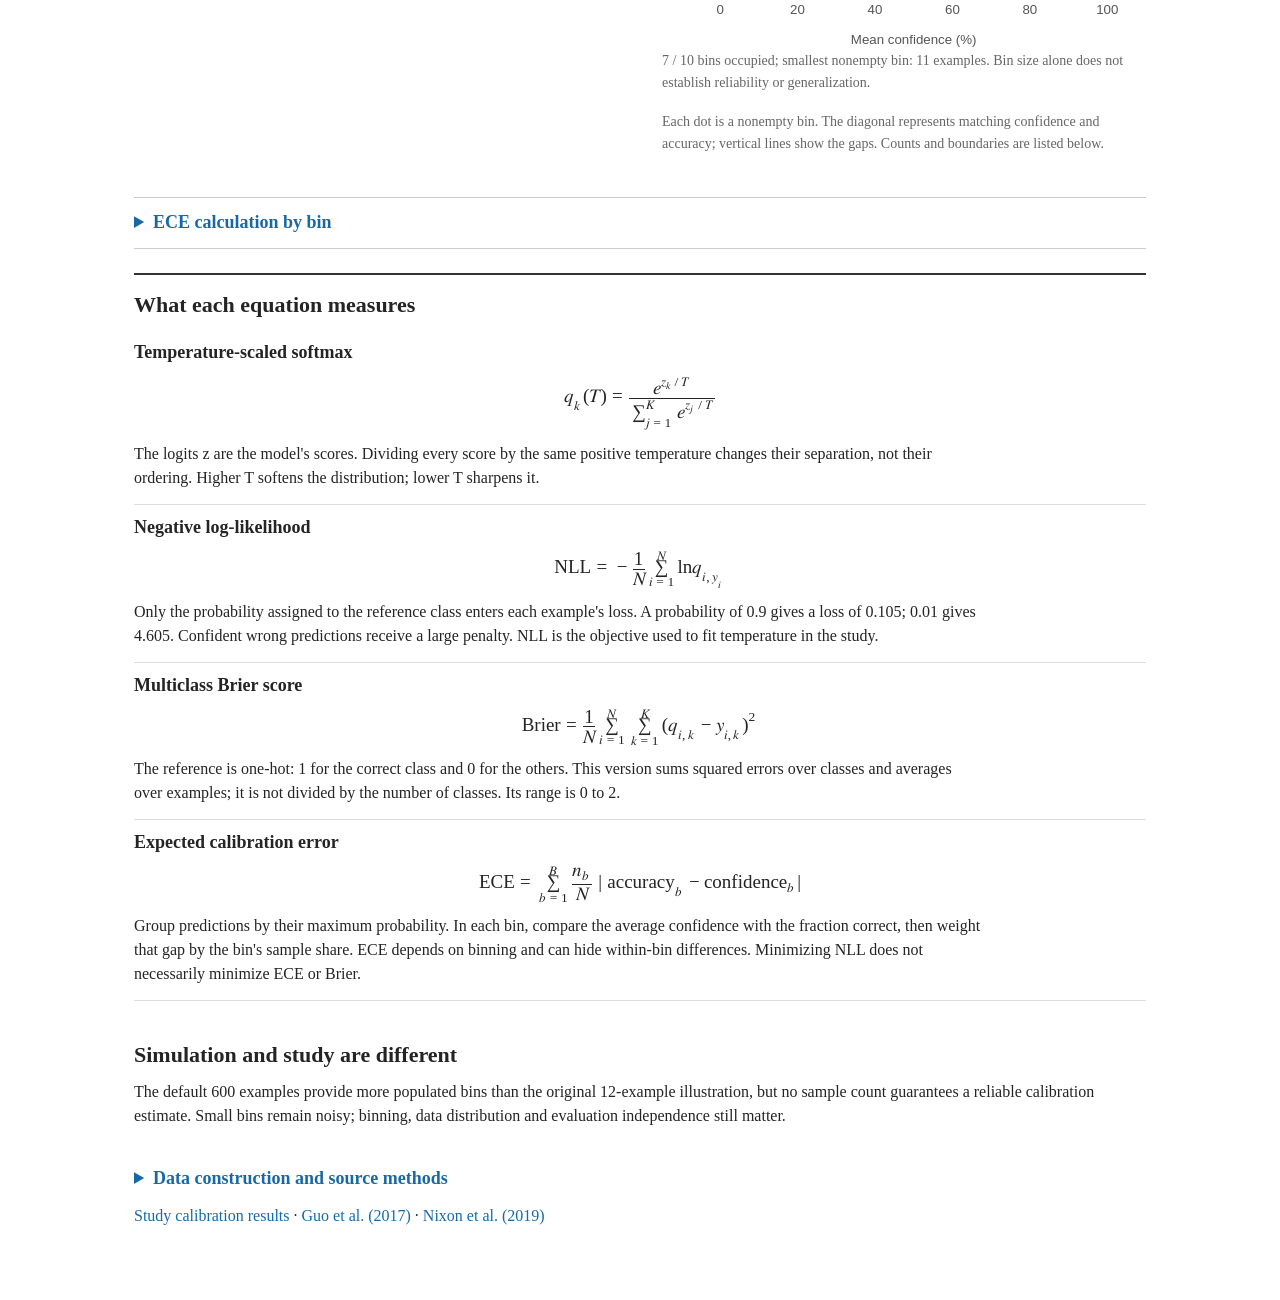
==== commit 93db04d6: "Expand calibration tutorial with sample-size and adaptive ECE comparisons" ====
--- a/site/tutorial.html
+++ b/site/tutorial.html
@@ -8,31 +8,40 @@
 </head>
 <body class="tutorial-page">
 <main>
-  <header class="tutorial-header"><a href="index.html">&larr; Research project</a><p class="section-number">INTERACTIVE TUTORIAL</p><h1>Confidence is not accuracy.</h1><p>Temperature scaling changes the probability assigned to each class, without changing which class has the highest score.</p><p class="demo-notice">Illustrative data: 12 invented logit vectors, three classes, five equal-width ECE bins. These are not manuscript predictions or reported calibration scores.</p></header>
+  <header class="tutorial-header"><a href="index.html">&larr; Research project</a><p class="section-number">INTERACTIVE TUTORIAL</p><h1>Confidence is not accuracy.</h1><p>Temperature scaling changes the probability assigned to each class, without changing which class has the highest score.</p><p class="demo-notice">Educational simulation, not research results. These are artificial scores and labels, not generated posts, patient records, or predictions from the manuscript.</p></header>
+  <div class="experiment-settings">
+    <label>Examples <select id="sample-size"><option value="12">12 hand-crafted</option><option value="60">60 simulated</option><option value="600" selected>600 simulated</option></select></label>
+    <label>Binning <select id="bin-mode"><option value="width">Equal width / ECE</option><option value="mass">Equal count / adaptive ECE</option></select></label>
+    <label>Bins <select id="bin-count"><option value="5">5</option><option value="10" selected>10</option><option value="15">15</option></select></label>
+  </div>
+  <p id="data-description" class="lab-note"></p>
   <section class="temperature-controls" aria-label="Temperature controls">
     <div class="control-heading"><label for="temperature">Temperature <i>T</i></label><output id="temperature-value" for="temperature">1.00</output><button id="animate" type="button" aria-label="Animate temperature" title="Animate temperature">&#9654;</button><button id="reset" type="button" aria-label="Reset temperature to 1" title="Reset temperature to 1">&#8634;</button></div>
     <input type="range" id="temperature" min="0.5" max="3" step="0.01" value="1">
-    <div class="range-labels"><span>0.5 &middot; sharper</span><span>1 &middot; original</span><span>3 &middot; softer</span></div>
-    <div class="control-footer"><button id="fit" type="button">Demo NLL minimum</button><p id="accuracy-note">Accuracy stays fixed.</p></div>
+    <div class="range-labels"><span>0.5</span><span>1</span><span>3</span></div>
+    <div class="control-footer"><p id="accuracy-note">Accuracy stays fixed.</p></div>
+    <fieldset class="temperature-presets"><legend>Comparison states</legend><label><input type="radio" name="temperature-state" value="0.5">Sharper · 0.50</label><label><input type="radio" name="temperature-state" value="1" checked>Original · 1.00</label><label><input id="fit" type="radio" name="temperature-state" value="fit">NLL minimum</label><label><input type="radio" name="temperature-state" value="3">Softer · 3.00</label></fieldset>
+    <p id="state-explanation" class="lab-note" aria-live="polite"></p>
   </section>
   <section class="lab-metrics" aria-label="Calibration metrics">
     <article><h2>NLL <small>lower is better</small></h2><strong id="nll-value">&mdash;</strong><span id="nll-change"></span><svg id="nll-curve" viewBox="0 0 270 100" role="img" aria-label="NLL across the demo temperature range"></svg><p>Penalizes low probability on the correct class.</p></article>
     <article><h2>Brier <small>lower is better</small></h2><strong id="brier-value">&mdash;</strong><span id="brier-change"></span><svg id="brier-curve" viewBox="0 0 270 100" role="img" aria-label="Brier score across the demo temperature range"></svg><p>Squared error across all three probabilities.</p></article>
-    <article><h2>ECE <small>lower is better</small></h2><strong id="ece-value">&mdash;</strong><span id="ece-change"></span><svg id="ece-curve" viewBox="0 0 270 100" role="img" aria-label="Expected calibration error across the demo temperature range"></svg><p>Confidence versus accuracy, grouped into bins.</p></article>
+    <article><h2><span id="ece-title">ECE</span> <small>lower is better</small></h2><strong id="ece-value">&mdash;</strong><span id="ece-change"></span><svg id="ece-curve" viewBox="0 0 270 100" role="img" aria-label="Selected calibration error across the demo temperature range"></svg><p>Confidence versus accuracy, grouped into bins.</p></article>
   </section>
-  <p class="lab-note">Curves use the same 12 examples at each temperature. The dot marks the selected temperature; the dashed line marks T = 1. The NLL minimum is selected from a 0.01 grid, not fitted on research data. ECE can jump when examples cross bin boundaries.</p>
+  <p class="lab-note">Curves use the selected examples at every temperature. The filled dot marks the current T; the dashed line marks T = 1. The green ring marks the grid NLL minimum. Each plot has its own vertical scale. ECE can jump when examples cross bin boundaries.</p>
+  <details class="optimization-details"><summary>How is the temperature selected?</summary><p id="fit-summary"></p><ol><li>Keep the scores and reference labels fixed.</li><li>For each candidate T, calculate softmax probabilities and average negative log-likelihood.</li><li>Choose the smallest NLL on the grid, not the highest accuracy or the smallest ECE.</li></ol><div class="table-wrap"><table><thead><tr><th>State</th><th>T</th><th>NLL</th><th>Brier</th><th>Selected ECE</th></tr></thead><tbody id="fit-rows"></tbody></table></div><p>The grid is an educational approximation, not a global optimization guarantee. The study uses SciPy <code>minimize_scalar(method="bounded")</code> over T = 0.05&ndash;10.0 on calibration logits and labels, with NLL probabilities clipped at 10<sup>&minus;12</sup>. Classifier weights remain fixed. The reported T = 1.480195 is not the optimum of this simulation.</p></details>
   <section class="lab-details">
-    <div><h2>One prediction, three probabilities</h2><label for="sample">Example</label> <select id="sample"></select><p id="logit-values"></p><div id="probability-bars"></div><p id="sample-loss"></p><p class="lab-note">The class order stays fixed for every positive T. Confidence and the probability assigned to the reference class can still change substantially.</p></div>
-    <div><h2>Reliability by confidence bin</h2><svg id="reliability" viewBox="0 0 400 320" role="img" aria-label="Reliability diagram comparing mean confidence with observed accuracy"></svg><p class="lab-note">Each dot is a nonempty bin; its label is the sample count. The diagonal represents perfect agreement between bin confidence and accuracy. This tiny example is not a stable calibration estimate.</p></div>
+    <div><h2>One prediction, three probabilities</h2><label for="sample">Example</label> <select id="sample"></select><p id="logit-values"></p><div id="probability-bars"></div><p id="sample-loss"></p><p class="lab-note">Examples are selected by confidence at T = 1 to illustrate contrasting outcomes, not to represent the whole set. The class order stays fixed for every positive T.</p></div>
+    <div><h2>Reliability by confidence bin</h2><svg id="reliability" viewBox="0 0 400 320" role="img" aria-label="Reliability diagram comparing mean confidence with observed accuracy"></svg><p id="occupancy-note" class="lab-note"></p><p class="lab-note">Each dot is a nonempty bin. The diagonal represents matching confidence and accuracy; vertical lines show the gaps. Counts and boundaries are listed below.</p></div>
   </section>
-  <details class="bin-details"><summary>ECE calculation by bin</summary><div class="table-wrap"><table><thead><tr><th>Confidence bin</th><th>Count</th><th>Mean confidence</th><th>Accuracy</th><th>Weighted gap</th></tr></thead><tbody id="bin-rows"></tbody></table></div><p>Bins are left-closed and right-open, except the last bin includes 1. Empty bins contribute zero. ECE is the sum of the weighted absolute gaps.</p></details>
+  <details class="bin-details"><summary>ECE calculation by bin</summary><div class="table-wrap"><table><thead><tr><th>Confidence bin</th><th>Count</th><th>Mean confidence</th><th>Accuracy</th><th>Weighted gap</th></tr></thead><tbody id="bin-rows"></tbody></table></div><p id="bin-definition"></p><p>Equal-width bins share probability interval widths. Adaptive bins share approximately equal sample counts. Both use maximum predicted probability and the same weighted absolute-gap formula here. Neither binning choice guarantees a smaller error or a better estimate.</p></details>
   <section class="equation-guide"><h2>What each equation measures</h2>
-    <article><h3>Temperature-scaled softmax</h3><math display="block"><msub><mi>q</mi><mi>k</mi></msub><mo>(</mo><mi>T</mi><mo>)</mo><mo>=</mo><mfrac><msup><mi>e</mi><mrow><msub><mi>z</mi><mi>k</mi></msub><mo>/</mo><mi>T</mi></mrow></msup><mrow><munderover><mo>&sum;</mo><mrow><mi>j</mi><mo>=</mo><mn>1</mn></mrow><mi>K</mi></munderover><msup><mi>e</mi><mrow><msub><mi>z</mi><mi>j</mi></msub><mo>/</mo><mi>T</mi></mrow></msup></mrow></mfrac></math><p>The logits z are the model's scores. Dividing every score by the same positive temperature changes their separation, not their ordering. Higher T softens the distribution; lower T sharpens it.</p></article>
+    <article><h3>Temperature-scaled softmax</h3><math display="block"><msub><mi>q</mi><mi>k</mi></msub><mrow><mo>(</mo><mi>T</mi><mo>)</mo></mrow><mo>=</mo><mfrac><msup><mi>e</mi><mrow><msub><mi>z</mi><mi>k</mi></msub><mo>/</mo><mi>T</mi></mrow></msup><mrow><munderover><mo>&sum;</mo><mrow><mi>j</mi><mo>=</mo><mn>1</mn></mrow><mi>K</mi></munderover><msup><mi>e</mi><mrow><msub><mi>z</mi><mi>j</mi></msub><mo>/</mo><mi>T</mi></mrow></msup></mrow></mfrac></math><p>The logits z are the model's scores. Dividing every score by the same positive temperature changes their separation, not their ordering. Higher T softens the distribution; lower T sharpens it.</p></article>
     <article><h3>Negative log-likelihood</h3><math display="block"><mi mathvariant="normal">NLL</mi><mo>=</mo><mo>&minus;</mo><mfrac><mn>1</mn><mi>N</mi></mfrac><munderover><mo>&sum;</mo><mrow><mi>i</mi><mo>=</mo><mn>1</mn></mrow><mi>N</mi></munderover><mi>ln</mi><msub><mi>q</mi><mrow><mi>i</mi><mo>,</mo><msub><mi>y</mi><mi>i</mi></msub></mrow></msub></math><p>Only the probability assigned to the reference class enters each example's loss. A probability of 0.9 gives a loss of 0.105; 0.01 gives 4.605. Confident wrong predictions receive a large penalty. NLL is the objective used to fit temperature in the study.</p></article>
     <article><h3>Multiclass Brier score</h3><math display="block"><mi mathvariant="normal">Brier</mi><mo>=</mo><mfrac><mn>1</mn><mi>N</mi></mfrac><munderover><mo>&sum;</mo><mrow><mi>i</mi><mo>=</mo><mn>1</mn></mrow><mi>N</mi></munderover><munderover><mo>&sum;</mo><mrow><mi>k</mi><mo>=</mo><mn>1</mn></mrow><mi>K</mi></munderover><msup><mrow><mo>(</mo><msub><mi>q</mi><mrow><mi>i</mi><mo>,</mo><mi>k</mi></mrow></msub><mo>&minus;</mo><msub><mi>y</mi><mrow><mi>i</mi><mo>,</mo><mi>k</mi></mrow></msub><mo>)</mo></mrow><mn>2</mn></msup></math><p>The reference is one-hot: 1 for the correct class and 0 for the others. This version sums squared errors over classes and averages over examples; it is not divided by the number of classes. Its range is 0 to 2.</p></article>
     <article><h3>Expected calibration error</h3><math display="block"><mi mathvariant="normal">ECE</mi><mo>=</mo><munderover><mo>&sum;</mo><mrow><mi>b</mi><mo>=</mo><mn>1</mn></mrow><mi>B</mi></munderover><mfrac><msub><mi>n</mi><mi>b</mi></msub><mi>N</mi></mfrac><mo>|</mo><msub><mi mathvariant="normal">accuracy</mi><mi>b</mi></msub><mo>&minus;</mo><msub><mi mathvariant="normal">confidence</mi><mi>b</mi></msub><mo>|</mo></math><p>Group predictions by their maximum probability. In each bin, compare the average confidence with the fraction correct, then weight that gap by the bin's sample share. ECE depends on binning and can hide within-bin differences. Minimizing NLL does not necessarily minimize ECE or Brier.</p></article>
   </section>
-  <section class="lab-context"><h2>Back to the study</h2><p>The manuscript uses 15 equal-width bins for its reliability diagnostics. Temperature was fitted on the calibration partition, not by changing the test labels. The learned temperature and routing threshold were then fixed for evaluation. This tutorial uses five bins and invented scores solely to expose the mechanics.</p><p><a href="index.html#method">Study calibration results</a> &middot; <a href="https://proceedings.mlr.press/v70/guo17a.html">Guo et al., On Calibration of Modern Neural Networks (ICML 2017)</a></p></section>
+  <section class="lab-context"><h2>Simulation and study are different</h2><p>The default 600 examples provide more populated bins than the original 12-example illustration, but no sample count guarantees a reliable calibration estimate. Small bins remain noisy; binning, data distribution and evaluation independence still matter.</p><details><summary>Data construction and source methods</summary><p>The simulated sets use a fixed-seed linear congruential generator (seed 20261024). Each of three logits is drawn uniformly from [0, 5); the reference label is sampled from softmax(z / 1.8). Thus, overconfidence at T = 1 is built into this teaching example. A finite-sample NLL minimum need not equal 1.8. The 60 examples form a prefix of the 600; the 12 hand-crafted examples are a different set. Increasing the sample size in this interface is not an experiment establishing an improvement.</p><p>The released study notebook computes both 15-bin equal-width ECE and top-label adaptive ECE. It fits T on the calibration partition, then fixes T and the routing threshold for evaluation. The tutorial uses its own scores, grid search and bin controls; it does not reproduce the paper's calibration estimates.</p><p><a href="https://github.com/WoojinPark-Jay/confidence-guided-selective-llm-re-evaluation/blob/main/notebooks/colab/01_phase1_training_calibration_routing.ipynb">Study calibration implementation</a> &middot; <a href="calibration-core.js">Simulation and metric source</a></p></details><p><a href="index.html#method">Study calibration results</a> &middot; <a href="https://proceedings.mlr.press/v70/guo17a.html">Guo et al. (2017)</a> &middot; <a href="https://openaccess.thecvf.com/content_CVPRW_2019/html/Uncertainty_and_Robustness_in_Deep_Visual_Learning/Nixon_Measuring_Calibration_in_Deep_Learning_CVPRW_2019_paper.html">Nixon et al. (2019)</a></p></section>
 </main>
 <script src="calibration-core.js"></script><script src="tutorial.js"></script>
 </body></html>
--- a/site/styles.css
+++ b/site/styles.css
@@ -264,3 +264,5 @@
   body:not(.tutorial-page) .section-heading h2 { font-size: 23px; }
   body:not(.tutorial-page) .case-decisions strong { font-size: 21px; }
 }
+.finding-target { scroll-margin-top: 24px; }
+.finding-target:target { outline: 1px solid #9aaab6; outline-offset: 8px; }
--- a/site/tutorial.css
+++ b/site/tutorial.css
@@ -4,6 +4,22 @@
 .tutorial-header .section-number { margin-top: 28px; }
 .tutorial-header h1 { font-size: 34px; margin: 8px 0 18px; }
 .demo-notice { font-size: 14px; color: #666; border-left: 2px solid #7b263b; padding-left: 14px; }
+.experiment-settings { display: flex; gap: 18px; flex-wrap: wrap; border-top: 1px solid #ccc; padding-top: 16px; margin-top: 20px; }
+.experiment-settings label { display: flex; align-items: center; gap: 8px; font-size: 14px; }
+.experiment-settings select { font-size: 14px; }
+#data-description { margin-top: 10px; }
+.temperature-presets { border: 0; padding: 0; margin: 16px 0 8px; display: flex; flex-wrap: wrap; gap: 8px 22px; }
+.temperature-presets legend { font-size: 13px; color: #666; margin-bottom: 6px; }
+.temperature-presets label { font-size: 14px; display: flex; align-items: center; gap: 5px; cursor: pointer; }
+.temperature-presets input { accent-color: #7b263b; }
+#state-explanation { min-height: 44px; margin: 0; }
+.minimum-dot { fill: none; stroke: #36745e; stroke-width: 2; }
+.optimization-details { border-block: 1px solid #ccc; }
+.optimization-details p,.optimization-details li { font-size: 15px; line-height: 1.5; }
+.optimization-details p { margin: 10px 0; }
+.optimization-details ol { padding-left: 22px; }
+.optimization-details table,.bin-details table { font-size: 14px; }
+.lab-context details p { font-size: 14px; }
 .temperature-controls { margin: 28px 0 24px; padding: 18px 0; border-block: 1px solid #999; }
 .control-heading { display: flex; align-items: center; gap: 14px; }
 .control-heading label { font-weight: bold; font-size: 20px; }
@@ -44,12 +60,14 @@
 .reference-class > span:first-child { font-weight: bold; }
 .bin-details { border-block: 1px solid #ccc; }
 .bin-details p { font-size: 14px; }
-.equation-guide { border-top: 2px solid #333; padding-top: 28px; }
-.equation-guide > h2,.lab-context h2 { text-align: left; font-size: 26px; }
-.equation-guide article { border-bottom: 1px solid #ddd; padding: 12px 0 22px; }
-.equation-guide h3 { margin-top: 12px; }
-.equation-guide math { font-size: 23px; margin: 20px 0; overflow-x: auto; padding-block: 10px; }
-.equation-guide p { max-width: 850px; margin-bottom: 0; }
+.equation-guide { border-top: 2px solid #333; padding-top: 16px; margin-top: 24px; }
+.equation-guide > h2,.lab-context h2 { text-align: left; font-size: 22px; margin: 0 0 12px; }
+.equation-guide article { border-bottom: 1px solid #ddd; padding: 10px 0 14px; }
+.equation-guide h3 { font-size: 18px; margin: 0 0 6px; }
+.equation-guide math { font-size: 19px; margin: 8px 0; overflow-x: auto; padding-block: 4px; }
+.equation-guide p { max-width: 850px; margin: 6px 0 0; font-size: 16px; line-height: 1.5; }
+.lab-context { margin-top: 24px; }
+.lab-context p { font-size: 16px; line-height: 1.5; }
 @media(max-width: 700px) {
   .tutorial-page main { padding: 24px 18px; }
   .tutorial-header h1 { font-size: 28px; }
@@ -61,6 +79,6 @@
   .lab-metrics article > span { min-height: 40px; }
   .lab-details { grid-template-columns: 1fr; gap: 24px; }
   .probability-row { grid-template-columns: 125px 1fr 45px; }
-  .equation-guide math { font-size: 19px; }
+  .equation-guide math { font-size: 18px; }
 }
 @media(prefers-reduced-motion: reduce) { .probability-fill { transition: none; } }
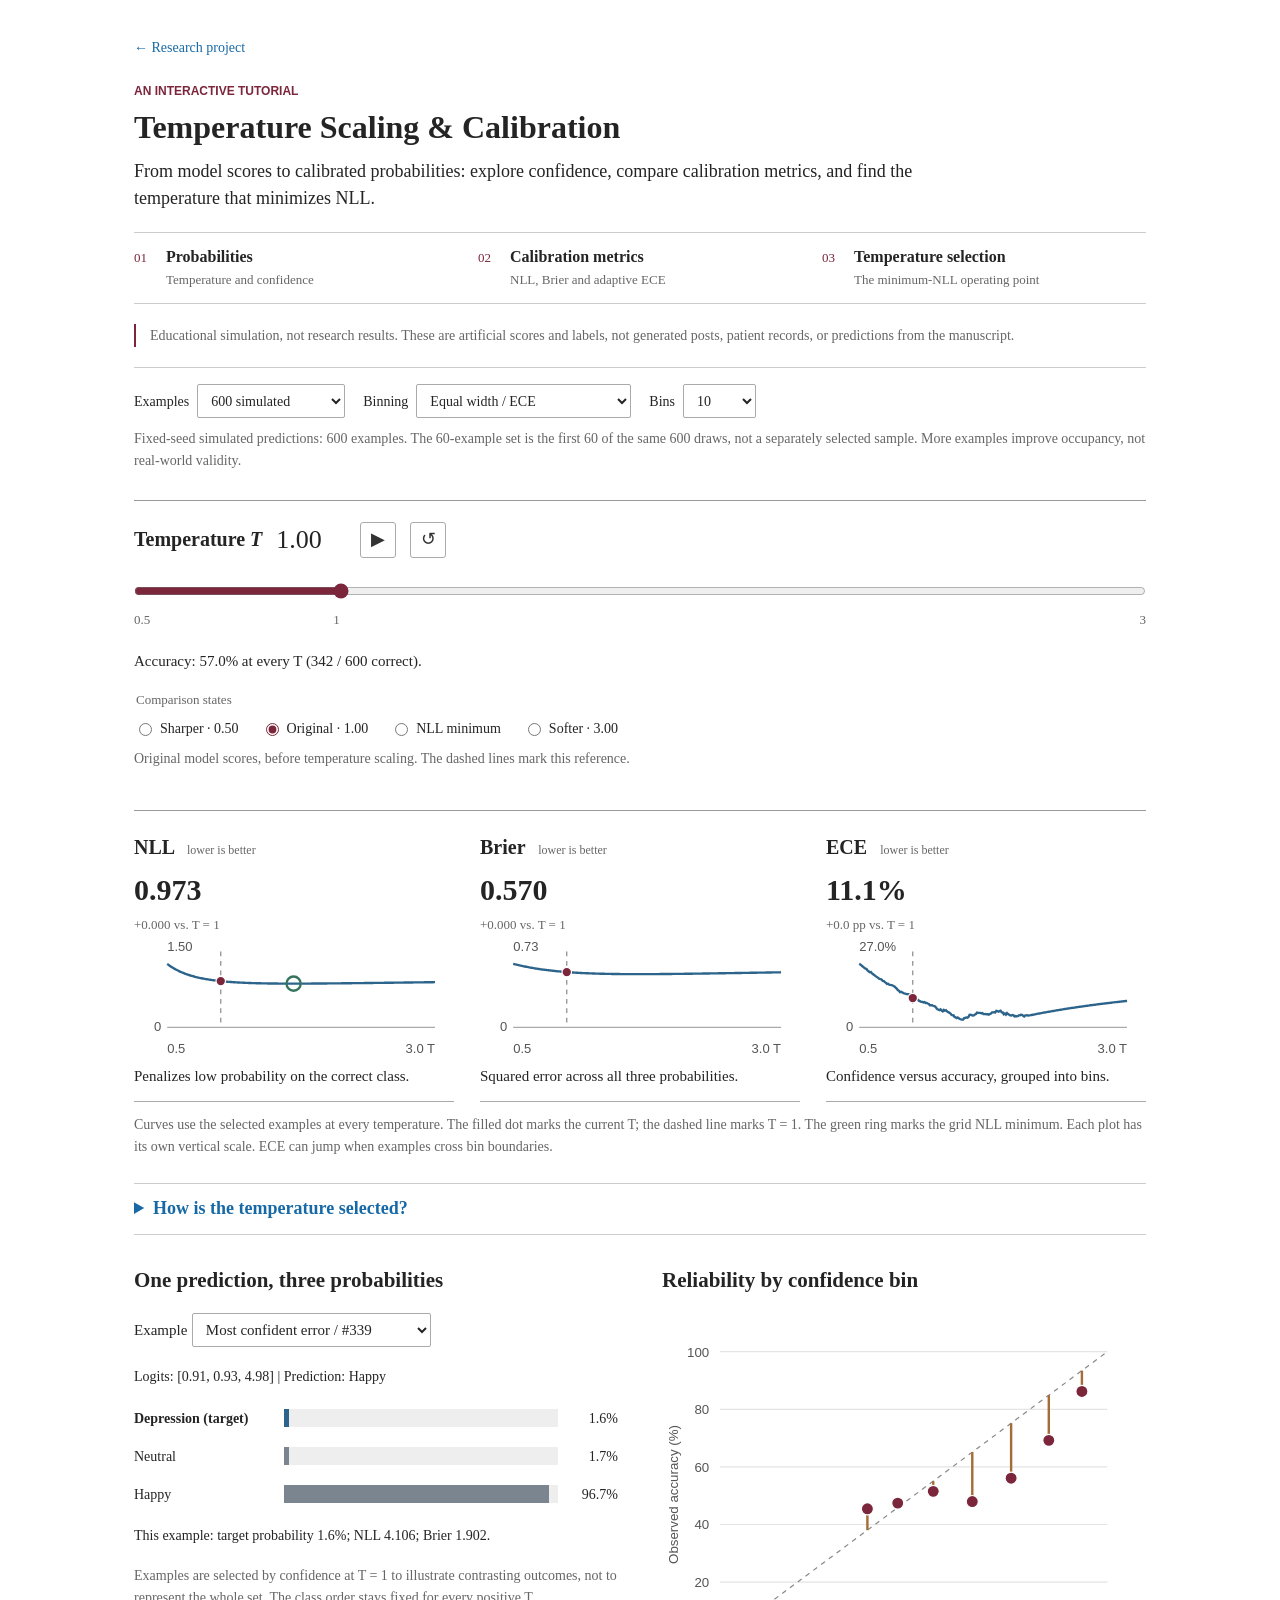
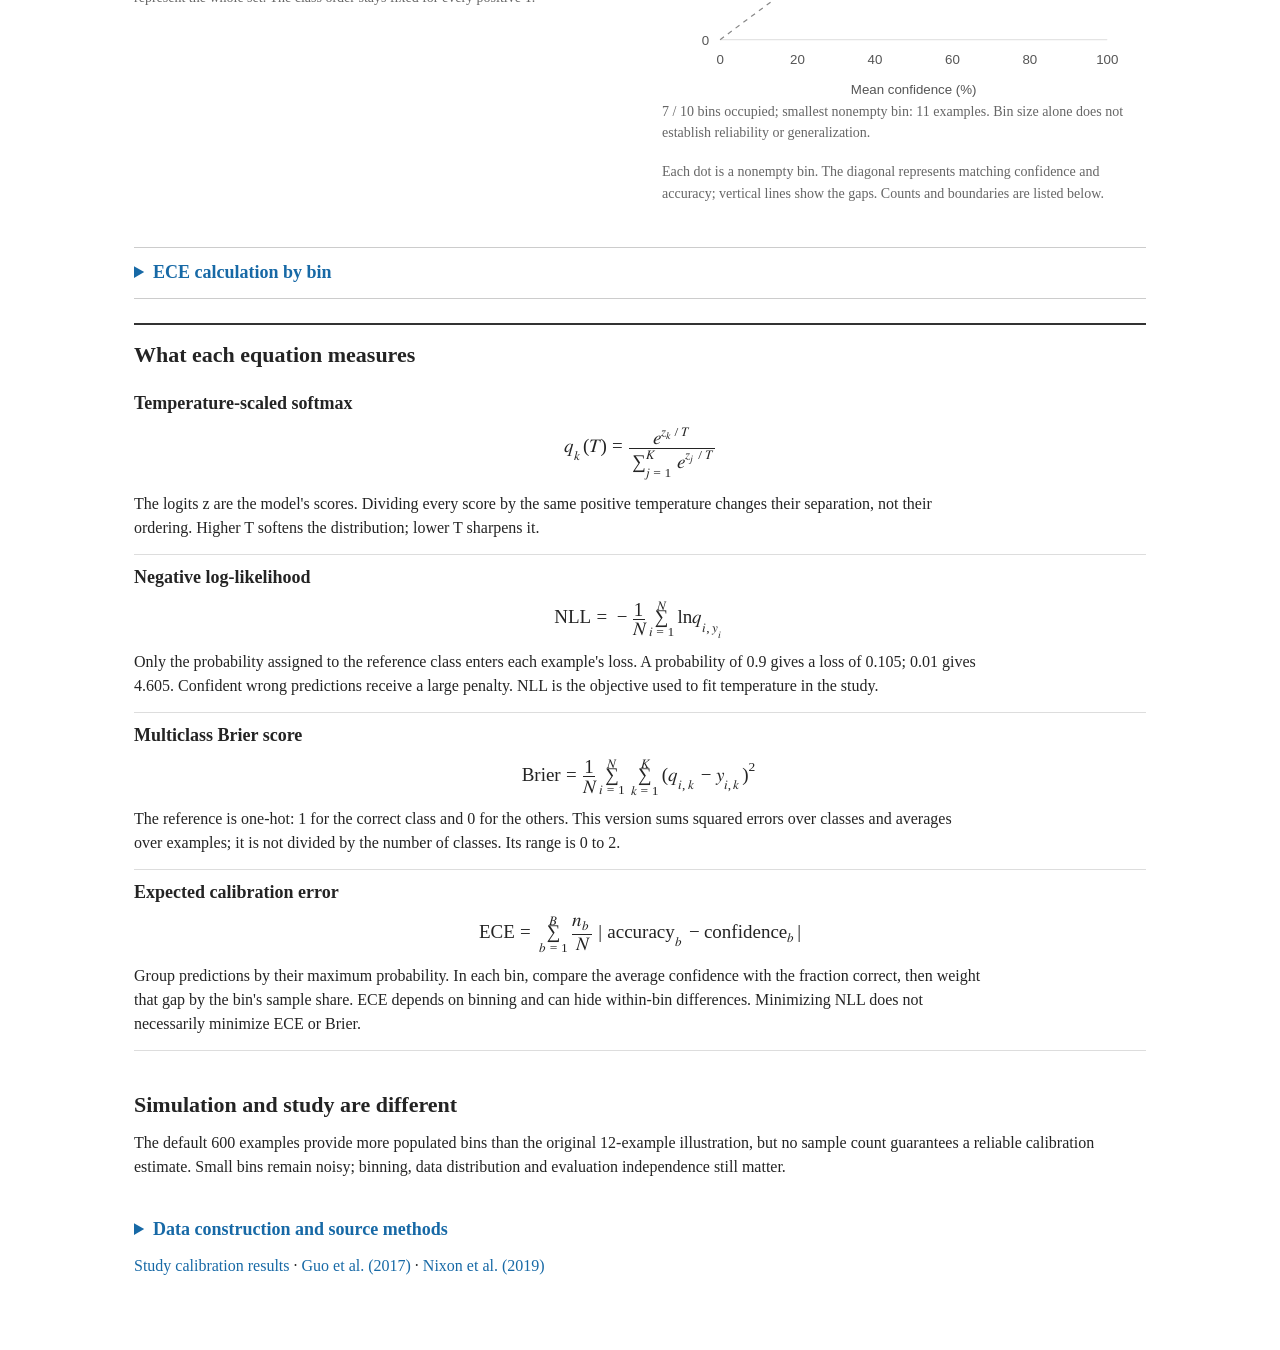
==== commit bdfa837d: "Clarify tutorial introduction and highlight entry buttons" ====
--- a/site/tutorial.html
+++ b/site/tutorial.html
@@ -8,7 +8,14 @@
 </head>
 <body class="tutorial-page">
 <main>
-  <header class="tutorial-header"><a href="index.html">&larr; Research project</a><p class="section-number">INTERACTIVE TUTORIAL</p><h1>Confidence is not accuracy.</h1><p>Temperature scaling changes the probability assigned to each class, without changing which class has the highest score.</p><p class="demo-notice">Educational simulation, not research results. These are artificial scores and labels, not generated posts, patient records, or predictions from the manuscript.</p></header>
+  <header class="tutorial-header">
+    <a href="index.html">&larr; Research project</a>
+    <p class="section-number">AN INTERACTIVE TUTORIAL</p>
+    <h1>Temperature Scaling &amp; Calibration</h1>
+    <p class="tutorial-intro">From model scores to calibrated probabilities: explore confidence, compare calibration metrics, and find the temperature that minimizes NLL.</p>
+    <ol class="learning-path" aria-label="Tutorial topics"><li><span>01</span><strong>Probabilities</strong><small>Temperature and confidence</small></li><li><span>02</span><strong>Calibration metrics</strong><small>NLL, Brier and adaptive ECE</small></li><li><span>03</span><strong>Temperature selection</strong><small>The minimum-NLL operating point</small></li></ol>
+    <p class="demo-notice">Educational simulation, not research results. These are artificial scores and labels, not generated posts, patient records, or predictions from the manuscript.</p>
+  </header>
   <div class="experiment-settings">
     <label>Examples <select id="sample-size"><option value="12">12 hand-crafted</option><option value="60">60 simulated</option><option value="600" selected>600 simulated</option></select></label>
     <label>Binning <select id="bin-mode"><option value="width">Equal width / ECE</option><option value="mass">Equal count / adaptive ECE</option></select></label>
--- a/site/styles.css
+++ b/site/styles.css
@@ -80,7 +80,7 @@
 }
 sup { font-size: 12px; }
 .author-note { font-size: 13px; margin: 0; color: #666; }
-.resources { display: flex; justify-content: center; flex-wrap: wrap; gap: 10px 26px; margin-top: 19px; }
+.resources { display: flex; align-items: center; justify-content: center; flex-wrap: wrap; gap: 10px 26px; margin-top: 19px; }
 .resources a { font-size: 16px; font-weight: 600; }
 main { max-width: 1080px; margin: auto; padding: 0 24px; }
 .prose { max-width: 820px; margin-left: auto; margin-right: auto; }
@@ -248,6 +248,9 @@
 }
 .tutorial-link { font-size: 15px; margin-bottom: 18px; }
 .tutorial-link span { display: block; font-size: 13px; color: #666; margin-top: 3px; }
+.tutorial-cta { display: inline-flex; align-items: center; justify-content: center; min-height: 42px; padding: 8px 16px; border: 1px solid #7b263b; border-radius: 3px; background: #7b263b; color: #fff; font-size: 15px; font-weight: 600; text-decoration: none; line-height: 1.4; }
+.tutorial-cta:hover { background: #591b2b; border-color: #591b2b; color: #fff; text-decoration: none; }
+.tutorial-cta:focus-visible { outline: 2px solid #7b263b; outline-offset: 4px; }
 body:not(.tutorial-page) { font-size: 17px; }
 body:not(.tutorial-page) section { margin-top: 32px; margin-bottom: 32px; }
 body:not(.tutorial-page) .paper-header { padding-top: 30px; padding-bottom: 16px; }
--- a/site/tutorial.css
+++ b/site/tutorial.css
@@ -1,8 +1,14 @@
 .tutorial-page main { max-width: 1060px; padding: 32px 24px; }
-.tutorial-header { max-width: 820px; }
+.tutorial-header { max-width: 1012px; }
 .tutorial-header > a { font-size: 14px; }
-.tutorial-header .section-number { margin-top: 28px; }
-.tutorial-header h1 { font-size: 34px; margin: 8px 0 18px; }
+.tutorial-header .section-number { margin-top: 20px; font-weight: 600; }
+.tutorial-header h1 { font-size: 32px; margin: 8px 0 12px; }
+.tutorial-intro { max-width: 820px; font-size: 18px; line-height: 1.5; }
+.learning-path { display: grid; grid-template-columns: repeat(3,minmax(0,1fr)); gap: 20px; list-style: none; margin: 20px 0; padding: 14px 0; border-block: 1px solid #ccc; }
+.learning-path li { display: grid; grid-template-columns: 24px 1fr; gap: 3px 8px; align-content: start; }
+.learning-path span { color: #7b263b; font-size: 13px; grid-row: span 2; }
+.learning-path strong { font-size: 16px; line-height: 1.3; }
+.learning-path small { font-size: 13px; line-height: 1.4; color: #666; }
 .demo-notice { font-size: 14px; color: #666; border-left: 2px solid #7b263b; padding-left: 14px; }
 .experiment-settings { display: flex; gap: 18px; flex-wrap: wrap; border-top: 1px solid #ccc; padding-top: 16px; margin-top: 20px; }
 .experiment-settings label { display: flex; align-items: center; gap: 8px; font-size: 14px; }
@@ -71,6 +77,9 @@
 @media(max-width: 700px) {
   .tutorial-page main { padding: 24px 18px; }
   .tutorial-header h1 { font-size: 28px; }
+  .learning-path { grid-template-columns: 1fr; gap: 10px; margin: 16px 0; padding: 12px 0; }
+  .learning-path li { grid-template-columns: 24px 1fr; }
+  .learning-path small { grid-column: 2; }
   .range-labels span:nth-child(2) { transform: none; }
   .lab-metrics { gap: 12px; }
   .lab-metrics h2 { font-size: 17px; }
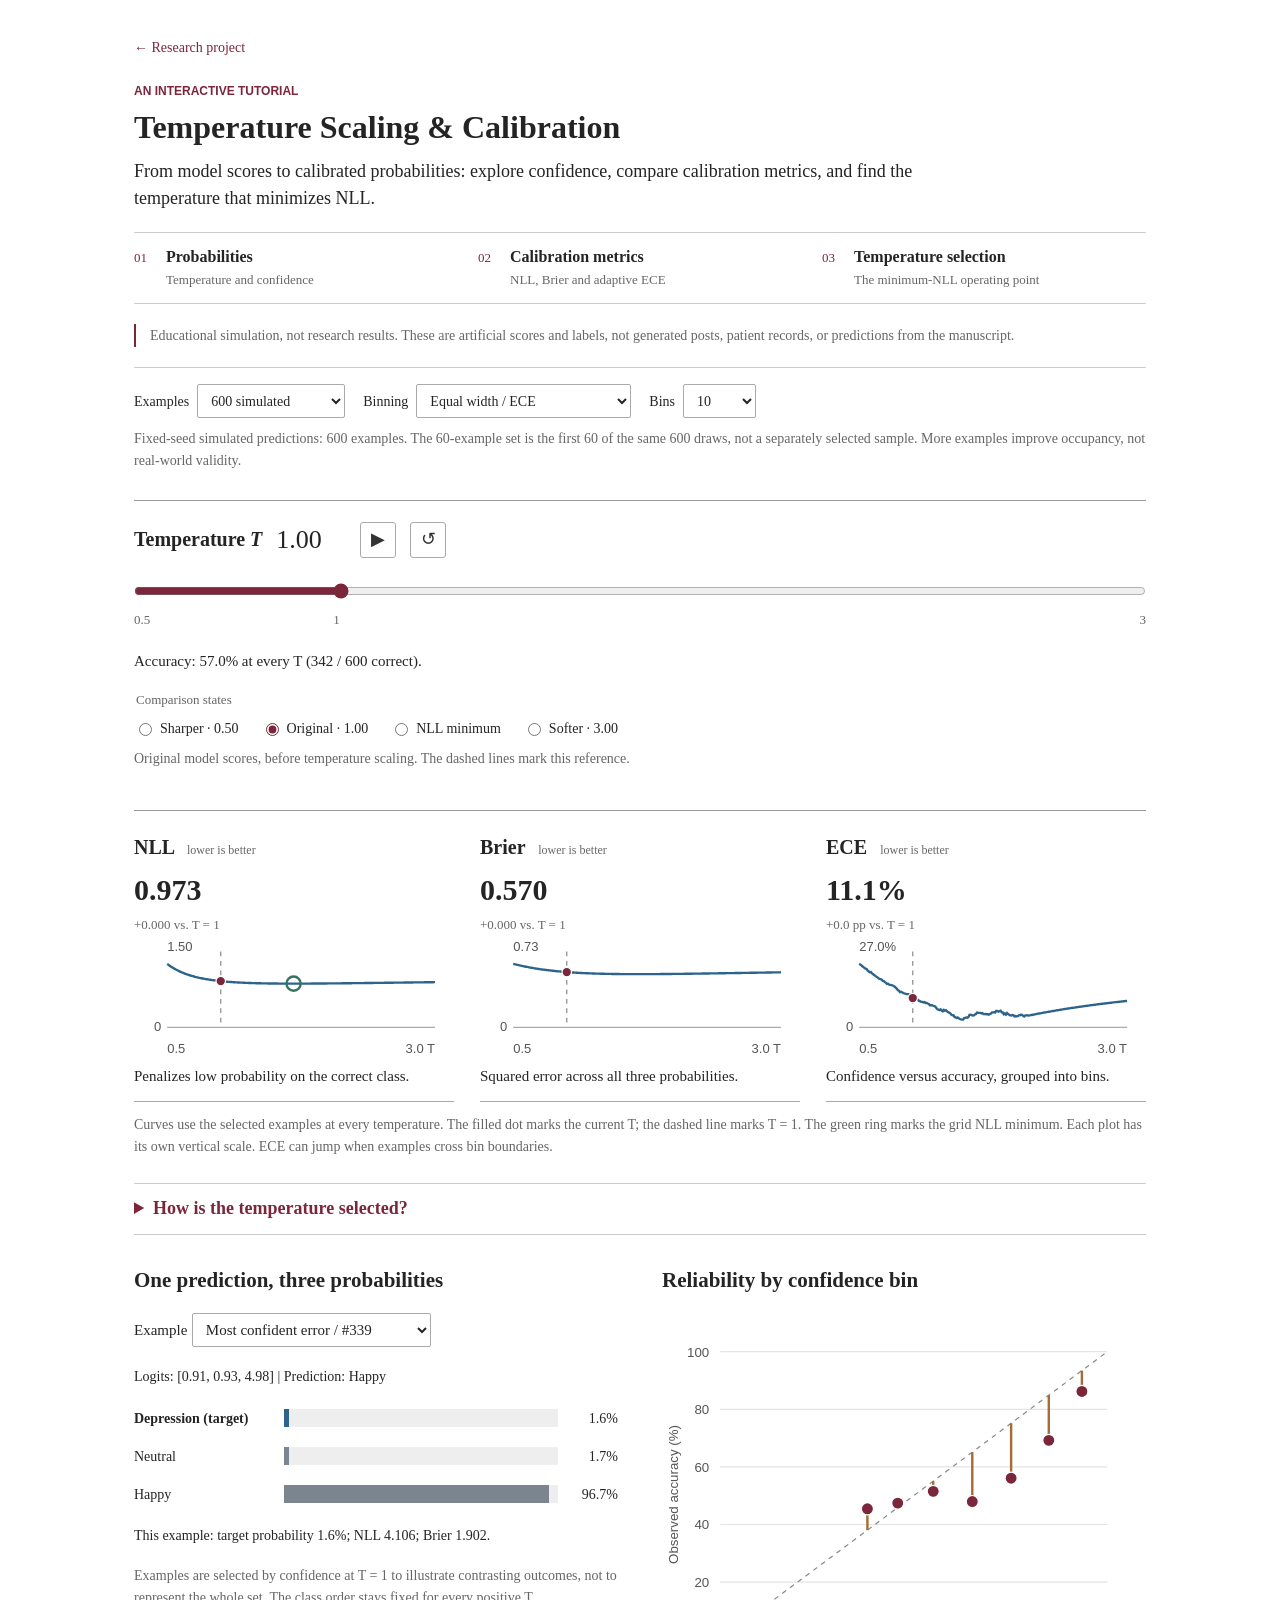
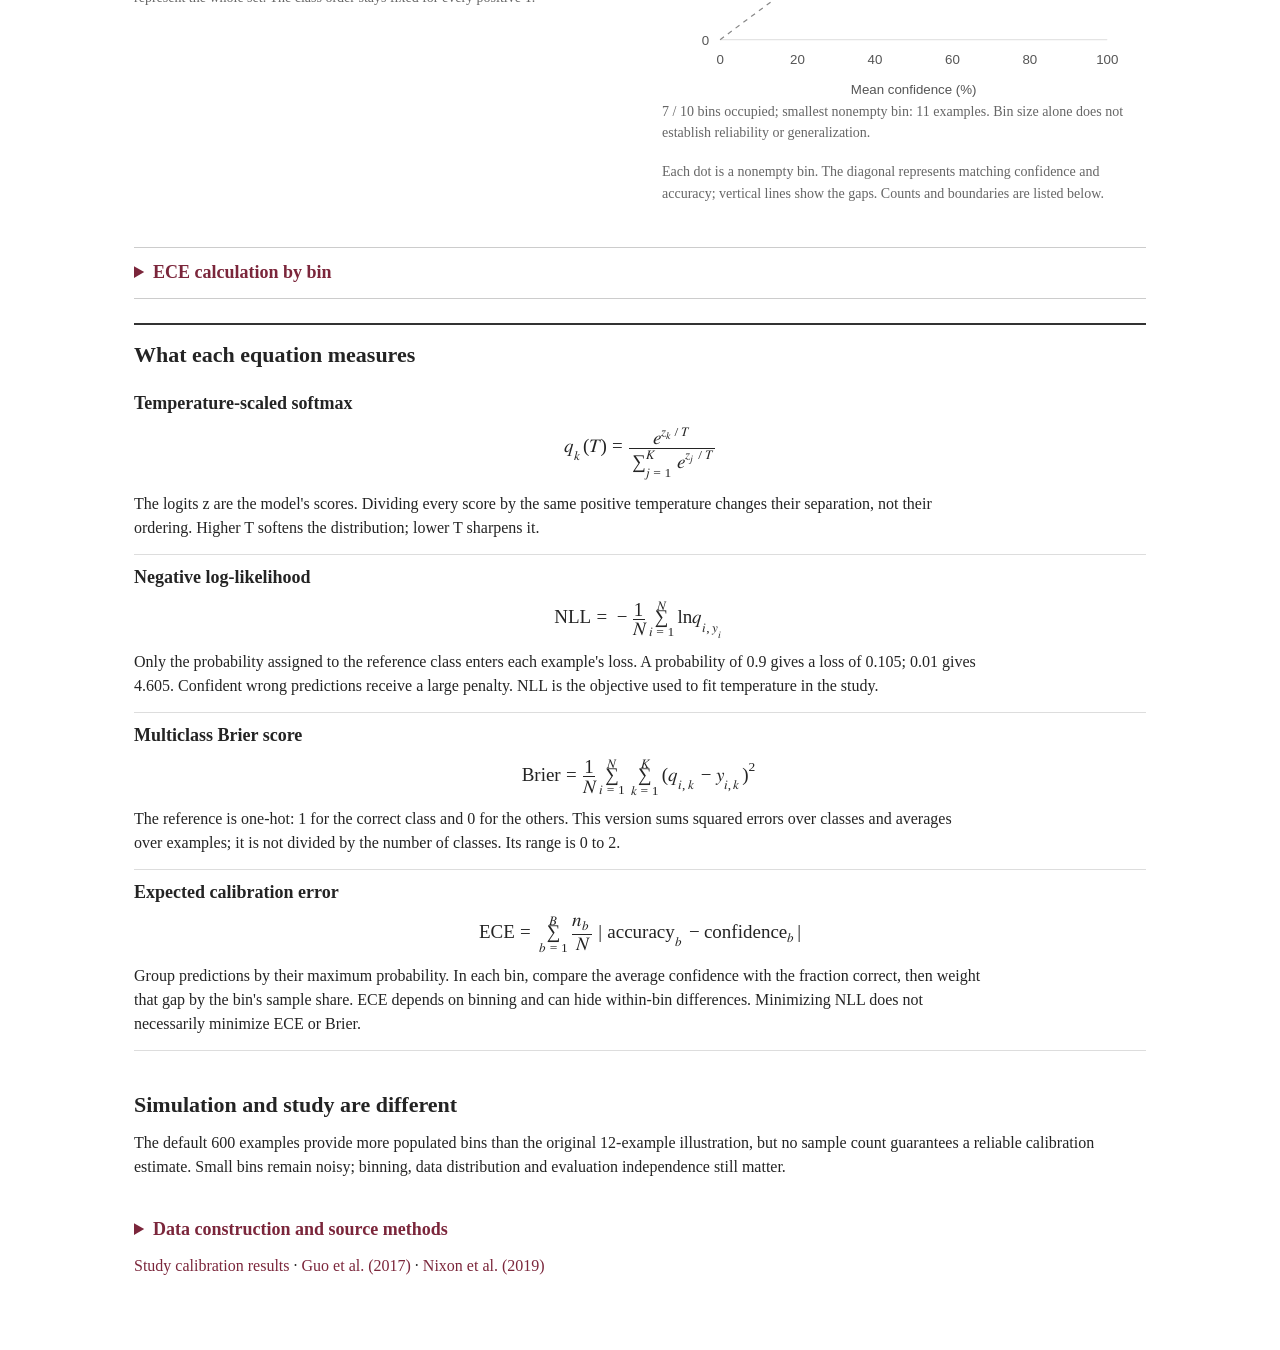
==== commit 51a33d6b: "Add routing project mark and browser favicon" ====
--- a/site/tutorial.html
+++ b/site/tutorial.html
@@ -3,6 +3,7 @@
 <head>
   <meta charset="utf-8"><meta name="viewport" content="width=device-width, initial-scale=1">
   <title>Calibration tutorial | Confidence-guided re-evaluation</title>
+  <link rel="icon" type="image/svg+xml" href="assets/project-mark.svg">
   <meta name="description" content="An interactive explanation of temperature scaling, negative log-likelihood, multiclass Brier score, and expected calibration error.">
   <link rel="stylesheet" href="styles.css"><link rel="stylesheet" href="tutorial.css">
 </head>
--- a/site/styles.css
+++ b/site/styles.css
@@ -1,9 +1,9 @@
 :root { color-scheme: light; font-family: "Times New Roman", Times, "Liberation Serif", serif; color: #242424; background: #fff; font-size: 18px; }
 * { box-sizing: border-box; letter-spacing: 0; }
 body { margin: 0; line-height: 1.65; }
-a { color: #1769a6; text-decoration: none; text-underline-offset: 3px; }
+a { color: #7b263b; text-decoration: none; text-underline-offset: 3px; }
 a:hover { text-decoration: underline; }
-a:focus-visible, summary:focus-visible, .table-wrap:focus-visible { outline: 2px solid #1769a6; outline-offset: 5px; }
+a:focus-visible, summary:focus-visible, .table-wrap:focus-visible { outline: 2px solid #7b263b; outline-offset: 5px; }
 .skip-link { position: absolute; top: -60px; left: 16px; padding: 8px; background: white; }
 .skip-link:focus { top: 8px; }
 .paper-header { max-width: 1080px; margin: auto; padding: 36px 24px 20px; text-align: center; }
@@ -14,8 +14,8 @@
 .prompt-reader,.result-explorer { max-width: 820px; margin: 32px auto; }
 .tabs { display: flex; flex-wrap: wrap; gap: 0 20px; border-bottom: 1px solid #aaa; }
 .tabs button { background: none; color: #555; font: inherit; font-size: 16px; padding: 10px 0; border: 0; border-bottom: 2px solid transparent; cursor: pointer; }
-.tabs button[aria-selected="true"] { color: #174f7c; border-bottom-color: #174f7c; font-weight: bold; }
-button:focus-visible, select:focus-visible { outline: 2px solid #1769a6; outline-offset: 3px; }
+.tabs button[aria-selected="true"] { color: #7b263b; border-bottom-color: #7b263b; font-weight: bold; }
+button:focus-visible, select:focus-visible { outline: 2px solid #7b263b; outline-offset: 3px; }
 .reader-toolbar { display: flex; align-items: center; flex-wrap: wrap; gap: 10px 18px; padding: 16px 0 8px; font-size: 15px; }
 select { max-width: 100%; min-height: 34px; border: 1px solid #aaa; border-radius: 2px; background: white; color: #242424; font: inherit; padding: 5px 28px 5px 9px; }
 .reader-toolbar a { margin-left: auto; }
@@ -109,7 +109,7 @@
 .comparison-table td:nth-child(n+4) { text-align: right; }
 .comparison-table tr:nth-child(3n) { border-bottom: 1px solid #888; }
 details { margin-top: 26px; }
-summary { cursor: pointer; color: #1769a6; font-weight: 600; padding: 10px 0; }
+summary { cursor: pointer; color: #7b263b; font-weight: 600; padding: 10px 0; }
 .source-links { font-size: 14px; }
 pre { font-size: 13px; line-height: 1.7; background: #f5f5f5; border: 1px solid #e5e5e5; border-radius: 3px; padding: 20px; overflow-x: auto; }
 footer { max-width: 820px; border-top: 1px solid #e2e2e2; padding: 22px 0 35px; margin: 60px auto 0; text-align: center; font-size: 13px; color: #777; }
@@ -212,11 +212,28 @@
 
 /* Primary evidence precedes implementation details. */
 .contributions,.findings { max-width: 1032px; margin: 48px auto; }
-.contribution-list { margin: 24px 0 30px; border-top: 2px solid #333; }
-.contribution-list > div { display: grid; grid-template-columns: minmax(0, 0.9fr) minmax(0,1.35fr); gap: 32px; padding: 18px 0; border-bottom: 1px solid #ddd; }
+.contribution-list { display: grid; grid-template-columns: repeat(2,minmax(0,1fr)); gap: 0 32px; margin: 20px 0 16px; border-top: 1px solid #aaa; }
+.contribution-list > div { padding: 18px 0; border-bottom: 1px solid #ddd; }
 .contribution-list dt { font-size: 18px; font-weight: bold; line-height: 1.5; }
 .contribution-list dt span { display: inline-block; font-size: 13px; font-weight: normal; color: #7b263b; margin-right: 12px; }
-.contribution-list dd { margin: 0; font-size: 17px; line-height: 1.6; color: #444; }
+.contribution-list dd { margin: 7px 0 0; font-size: 16px; line-height: 1.5; color: #444; }
+.research-question { max-width: 820px; margin: 6px auto 18px; text-align: center; font-size: 20px; line-height: 1.45; }
+.evidence-overview { padding: 18px 0 16px; border-block: 1px solid #aaa; margin: 24px 0; }
+.evidence-context { font: 13px/1.5 Arial,sans-serif; color: #555; margin: 0 0 14px; }
+.evidence-metrics { display: grid; grid-template-columns: repeat(3,minmax(0,1fr)); gap: 24px; margin: 0; }
+.evidence-metrics > div + div { border-left: 1px solid #ddd; padding-left: 24px; }
+.evidence-metrics dt { font-size: 15px; color: #444; }
+.evidence-metrics dd { margin: 4px 0 0; font-size: 29px; font-weight: 600; line-height: 1.2; font-variant-numeric: tabular-nums; }
+.evidence-metrics dd span { display: block; font-size: 14px; font-weight: normal; color: #555; margin-top: 6px; line-height: 1.4; }
+.evidence-scope,.evaluation-scope { font-size: 14px; line-height: 1.55; color: #555; margin: 16px 0 0; }
+@media(max-width: 600px) {
+  .research-question { font-size: 18px; text-align: left; }
+  .evidence-metrics { grid-template-columns: 1fr; gap: 12px; }
+  .evidence-metrics > div { display: grid; grid-template-columns: 1fr 1.1fr; align-items: baseline; gap: 12px; }
+  .evidence-metrics > div + div { border-left: 0; border-top: 1px solid #ddd; padding: 12px 0 0; }
+  .evidence-metrics dd { font-size: 25px; margin: 0; }
+  .contribution-list { grid-template-columns: 1fr; }
+}
 .primary-finding { border-block: 1px solid #aaa; padding: 20px 0; }
 .finding-label { font: 12px/1.5 Arial,sans-serif; color: #7b263b; }
 .primary-finding p { font-size: 21px; line-height: 1.55; margin: 10px 0; max-width: 900px; }
@@ -240,6 +257,12 @@
 .finding-list h3 { font-size: 20px; margin: 0 0 8px; }
 .finding-list p { font-size: 17px; max-width: 860px; margin: 0 0 8px; }
 .finding-list a { font-size: 14px; }
+.finding-evidence { margin-top: 12px; }
+.finding-evidence summary { font-size: 15px; padding: 8px 0; }
+.finding-evidence[open] summary { margin-bottom: 12px; }
+.finding-evidence figure { margin: 8px 0 12px; }
+.finding-evidence p,.finding-evidence table { font-size: 15px; }
+.finding-evidence .source-links { margin-top: 10px; }
 .findings-scope { font-size: 15px; color: #555; max-width: 900px; }
 @media(max-width: 760px) {
   .contribution-list > div { grid-template-columns: 1fr; gap: 8px; padding: 16px 0; }
@@ -248,24 +271,137 @@
 }
 .tutorial-link { font-size: 15px; margin-bottom: 18px; }
 .tutorial-link span { display: block; font-size: 13px; color: #666; margin-top: 3px; }
-.tutorial-cta { display: inline-flex; align-items: center; justify-content: center; min-height: 42px; padding: 8px 16px; border: 1px solid #7b263b; border-radius: 3px; background: #7b263b; color: #fff; font-size: 15px; font-weight: 600; text-decoration: none; line-height: 1.4; }
-.tutorial-cta:hover { background: #591b2b; border-color: #591b2b; color: #fff; text-decoration: none; }
-.tutorial-cta:focus-visible { outline: 2px solid #7b263b; outline-offset: 4px; }
-body:not(.tutorial-page) { font-size: 17px; }
-body:not(.tutorial-page) section { margin-top: 32px; margin-bottom: 32px; }
-body:not(.tutorial-page) .paper-header { padding-top: 30px; padding-bottom: 16px; }
-body:not(.tutorial-page) h1 { font-size: 34px; margin-bottom: 18px; }
-body:not(.tutorial-page) .section-heading h2 { font-size: 25px; }
-body:not(.tutorial-page) .section-heading { margin-bottom: 16px; }
-body:not(.tutorial-page) .method-plan { max-width: 760px; }
-body:not(.tutorial-page) .original-algorithm { max-width: 720px; }
+.tutorial-cta { display: inline-flex; align-items: center; gap: 6px; padding: 3px 0; border: 0; background: transparent; color: #7b263b; font-size: 15px; font-weight: 600; text-decoration: underline; text-decoration-color: #b8a4aa; text-underline-offset: 5px; line-height: 1.4; }
+.tutorial-cta::after { content: '\2197'; font-size: 14px; }
+.tutorial-cta:hover { color: #7b263b; text-decoration-color: currentColor; }
+.tutorial-cta:focus-visible { outline: 2px solid #7b263b; outline-offset: 3px; }
+.finding-target { scroll-margin-top: 24px; }
+.baseline-comparison { padding: 18px 0; border-block: 1px solid #ccc; margin: 24px 0; }
+.baseline-comparison select { max-width: 100%; margin: 6px 0 6px 10px; }
+#matrix-gain { font-weight: 600; }
+.matrix-pair { display: grid; grid-template-columns: repeat(2, minmax(0, 1fr)); gap: 28px; }
+.matrix-pair figure { margin: 0; min-width: 0; }
+.matrix-pair figcaption { font-size: 16px; font-weight: 600; margin: 10px 0; }
+.confusion-table { width: 100%; min-width: 0; table-layout: fixed; font-size: 14px; }
+.confusion-table th, .confusion-table td { padding: 10px 3px; text-align: center; overflow-wrap: anywhere; }
+.confusion-table thead th { font-size: 12px; }
+.confusion-table strong, .confusion-table small { display: block; }
+.confusion-table td { border: 2px solid white; }
+@media (max-width: 760px) { .matrix-pair { grid-template-columns: 1fr; gap: 16px; } }
+.finding-target:target { outline: 1px solid #9aaab6; outline-offset: 8px; }
+
+/* Project-page rhythm stays independent of the interactive tutorial. */
+body:not(.tutorial-page) { --reading-width: 760px; --evidence-width: 960px; font-size: 17px; line-height: 1.6; }
+body:not(.tutorial-page) main { max-width: 1008px; }
+body:not(.tutorial-page) .paper-header { max-width: 1008px; padding: 32px 24px 18px; }
+body:not(.tutorial-page) h1 { max-width: 960px; font-size: 34px; line-height: 1.18; margin-bottom: 18px; text-wrap: balance; }
+body:not(.tutorial-page) h1 span { font-weight: normal; }
+body:not(.tutorial-page) h1 .project-mark { display: inline-block; width: 32px; height: 32px; margin-right: 10px; vertical-align: -3px; }
+body:not(.tutorial-page) .resources { gap: 8px 24px; margin-top: 16px; }
+body:not(.tutorial-page) .resources a { padding-block: 5px; }
+body:not(.tutorial-page) .resources .tutorial-cta { padding: 5px 0; }
+body:not(.tutorial-page) :is(.prose, .prompt-reader, .result-explorer, .supporting-figure, .protocol-details, .method-plan, .research-question) { max-width: var(--reading-width); }
+body:not(.tutorial-page) :is(.paper-algorithms, .case-study, .contributions, .findings) { max-width: var(--evidence-width); }
+body:not(.tutorial-page) section { margin-block: 56px; }
+body:not(.tutorial-page) :is(.paper-algorithms, .case-study, .findings) { padding-top: 0; }
+body:not(.tutorial-page) .section-links { margin: 24px 0; padding: 10px 0; gap: 6px 22px; }
+body:not(.tutorial-page) .section-heading { margin-bottom: 24px; }
+body:not(.tutorial-page) .section-number { font-family: inherit; font-size: 12px; margin-bottom: 5px; }
+body:not(.tutorial-page) h2 { font-size: 25px; margin-bottom: 18px; }
+body:not(.tutorial-page) .section-heading h2 { font-size: 25px; margin: 0; text-wrap: balance; }
+body:not(.tutorial-page) h3 { margin-top: 24px; }
+body:not(.tutorial-page) .section-intro { max-width: var(--reading-width); }
+body:not(.tutorial-page) p { margin-bottom: 14px; }
+body:not(.tutorial-page) .research-question { font-size: 19px; margin-block: 4px 16px; }
+body:not(.tutorial-page) .teaser { margin-block: 12px 24px; }
+body:not(.tutorial-page) figcaption { max-width: var(--reading-width); line-height: 1.5; margin-top: 10px; }
+body:not(.tutorial-page) figure { max-width: 780px; }
+body:not(.tutorial-page) .teaser { max-width: 960px; margin-inline: auto; }
+body:not(.tutorial-page) .method-plan { max-width: 680px; }
+body:not(.tutorial-page) .original-algorithm { max-width: 580px; margin-block: 12px 18px; }
+body:not(.tutorial-page) .algorithm-image-scroll img { min-width: 560px; }
+body:not(.tutorial-page) .algorithm-transcript { max-width: 580px; }
+body:not(.tutorial-page) :is(.algorithm-image-scroll, .table-wrap) { overscroll-behavior-x: contain; scrollbar-width: thin; scrollbar-color: #aaa #fff; }
+body:not(.tutorial-page) :is(pre, .algorithm-image-scroll):focus-visible { outline: 2px solid #7b263b; outline-offset: 3px; }
+body:not(.tutorial-page) .table-wrap { margin-block: 20px; }
+body:not(.tutorial-page) table { font-size: 15px; line-height: 1.45; }
+body:not(.tutorial-page) :is(th, td) { padding: 10px; }
+body:not(.tutorial-page) caption { margin-bottom: 10px; font-size: 14px; }
+body:not(.tutorial-page) .source-links { max-width: var(--evidence-width); line-height: 1.5; }
+body:not(.tutorial-page) .routing-branches > div:last-child { border-color: #7b263b; }
+body:not(.tutorial-page) :is(.evidence-context, .finding-label, .case-decisions h3) { font-family: inherit; }
+body:not(.tutorial-page) .evidence-metrics dd { font-size: 27px; }
 body:not(.tutorial-page) .contribution-list > div { padding-block: 14px; }
-body:not(.tutorial-page) .primary-finding p { font-size: 19px; }
-body:not(.tutorial-page) .case-decisions strong { font-size: 24px; }
-@media(max-width: 760px) {
+body:not(.tutorial-page) .primary-finding { padding-block: 16px; }
+body:not(.tutorial-page) .primary-finding p { font-size: 19px; max-width: var(--reading-width); }
+body:not(.tutorial-page) .finding-list > li { padding-block: 14px 16px; }
+body:not(.tutorial-page) .finding-list h3 { margin-top: 0; }
+body:not(.tutorial-page) :is(.finding-list p, .findings-scope) { max-width: var(--reading-width); }
+body:not(.tutorial-page) .case-decisions { gap: 32px; }
+body:not(.tutorial-page) .case-decisions h3 { margin-top: 0; }
+body:not(.tutorial-page) .case-decisions strong { font-size: 24px; overflow-wrap: anywhere; }
+body:not(.tutorial-page) .case-decisions > div:not(:last-child)::after { right: -21px; }
+body:not(.tutorial-page) .case-evidence-grid { gap: 28px; }
+body:not(.tutorial-page) .case-evidence { padding-left: 24px; }
+body:not(.tutorial-page) .legend { flex-wrap: wrap; gap: 6px 20px; }
+body:not(.tutorial-page) .bar, body:not(.tutorial-page) .legend span::before { background: #343a40; }
+body:not(.tutorial-page) .bar.introduced, body:not(.tutorial-page) .legend span:last-child::before { background: #a9afb5; }
+body:not(.tutorial-page) .bar-track { height: 12px; background: transparent; }
+body:not(.tutorial-page) .bar-pair { gap: 7px; }
+body:not(.tutorial-page) .outcome-row { padding-block: 14px; }
+body:not(.tutorial-page) :is(.section-links, .paper-algorithms, .case-study, .findings,
+  .contribution-list, .contribution-list > div, .evidence-overview, .primary-finding,
+  .abstract-disclosure, .protocol-details, .supporting-figure, .baseline-comparison,
+  .procedure-map, .paper-algorithm, .finding-list > li, .outcome-row,
+  .case-toolbar, .case-decisions, .case-evidence-grid, #case-full, .gain-equation) { border: 0; }
+body:not(.tutorial-page) .paper-algorithm { margin-bottom: 8px; }
+body:not(.tutorial-page) .paper-algorithm > summary { padding-block: 12px; }
+body:not(.tutorial-page) .finding-list > li + li { margin-top: 14px; }
+body:not(.tutorial-page) .case-decisions > div { border-bottom: 0; }
+body:not(.tutorial-page) .prompt-reader pre { background: #fcfcfc; padding: 14px 16px; line-height: 1.6; }
+body:not(.tutorial-page) .finding-target:target { outline-color: #b8a4aa; }
+body:not(.tutorial-page) .confusion-table { font-size: 14px; }
+body:not(.tutorial-page) .confusion-table :is(th, td) { padding: 10px 3px; }
+body:not(.tutorial-page) .confusion-table thead th { white-space: normal; }
+body:not(.tutorial-page) footer { max-width: var(--reading-width); margin-top: 36px; padding-block: 18px 28px; }
+
+@media (max-width: 760px) {
+  body:not(.tutorial-page) .paper-header { padding: 24px 20px 16px; }
   body:not(.tutorial-page) h1 { font-size: 27px; }
-  body:not(.tutorial-page) .section-heading h2 { font-size: 23px; }
+  body:not(.tutorial-page) :is(h2, .section-heading h2) { font-size: 23px; }
+  body:not(.tutorial-page) section { margin-block: 42px; }
+  body:not(.tutorial-page) .case-decisions { gap: 16px; }
   body:not(.tutorial-page) .case-decisions strong { font-size: 21px; }
-}
-.finding-target { scroll-margin-top: 24px; }
-.finding-target:target { outline: 1px solid #9aaab6; outline-offset: 8px; }
+  body:not(.tutorial-page) .case-decisions > div:not(:last-child)::after { display: none; }
+  body:not(.tutorial-page) .case-evidence-grid { gap: 0; }
+  body:not(.tutorial-page) .case-evidence { padding-left: 0; }
+  body:not(.tutorial-page) .table-wrap > table { min-width: 620px; }
+  body:not(.tutorial-page) .table-wrap > .summary-table { min-width: 820px; }
+  body:not(.tutorial-page) .table-wrap > .comparison-table { min-width: 940px; }
+  body:not(.tutorial-page) .table-wrap > .confusion-table { min-width: 0; }
+  body:not(.tutorial-page) :is(.teaser, .method-plan, .supporting-figure, .finding-evidence) figure > a,
+  body:not(.tutorial-page) :is(.teaser, .method-plan) > a { overflow-x: auto; overscroll-behavior-x: contain; }
+  body:not(.tutorial-page) :is(.teaser, .method-plan, .supporting-figure, .finding-evidence) figure > a > img,
+  body:not(.tutorial-page) :is(.teaser, .method-plan) > a > img { min-width: 600px; }
+}
+
+@media (max-width: 480px) {
+  body:not(.tutorial-page) main { padding-inline: 16px; }
+  body:not(.tutorial-page) .paper-header { padding-inline: 16px; }
+  body:not(.tutorial-page) h1 { font-size: 25px; }
+  body:not(.tutorial-page) h1 .project-mark { width: 25px; height: 25px; margin-right: 7px; }
+  body:not(.tutorial-page) .resources { gap: 4px 18px; }
+  body:not(.tutorial-page) .section-links { justify-content: flex-start; gap: 5px 18px; }
+  body:not(.tutorial-page) .tabs { gap: 0 16px; }
+  body:not(.tutorial-page) .tabs button { font-size: 15px; }
+  body:not(.tutorial-page) .reader-toolbar { align-items: flex-start; }
+  body:not(.tutorial-page) .reader-toolbar select { flex: 1; min-width: 0; }
+  body:not(.tutorial-page) .reader-toolbar a { flex-basis: 100%; }
+  body:not(.tutorial-page) .outcome-row { grid-template-columns: minmax(0,1fr) 104px; gap: 6px 12px; }
+  body:not(.tutorial-page) .outcome-name { grid-column: 1 / -1; font-size: 15px; }
+  body:not(.tutorial-page) .outcome-count { font-size: 14px; }
+  body:not(.tutorial-page) .evidence-metrics dd { font-size: 24px; }
+  body:not(.tutorial-page) .supporting-figure summary span,
+  body:not(.tutorial-page) #case-full summary span { display: block; margin-left: 0; }
+  body:not(.tutorial-page) .baseline-comparison select { display: block; margin-left: 0; }
+}
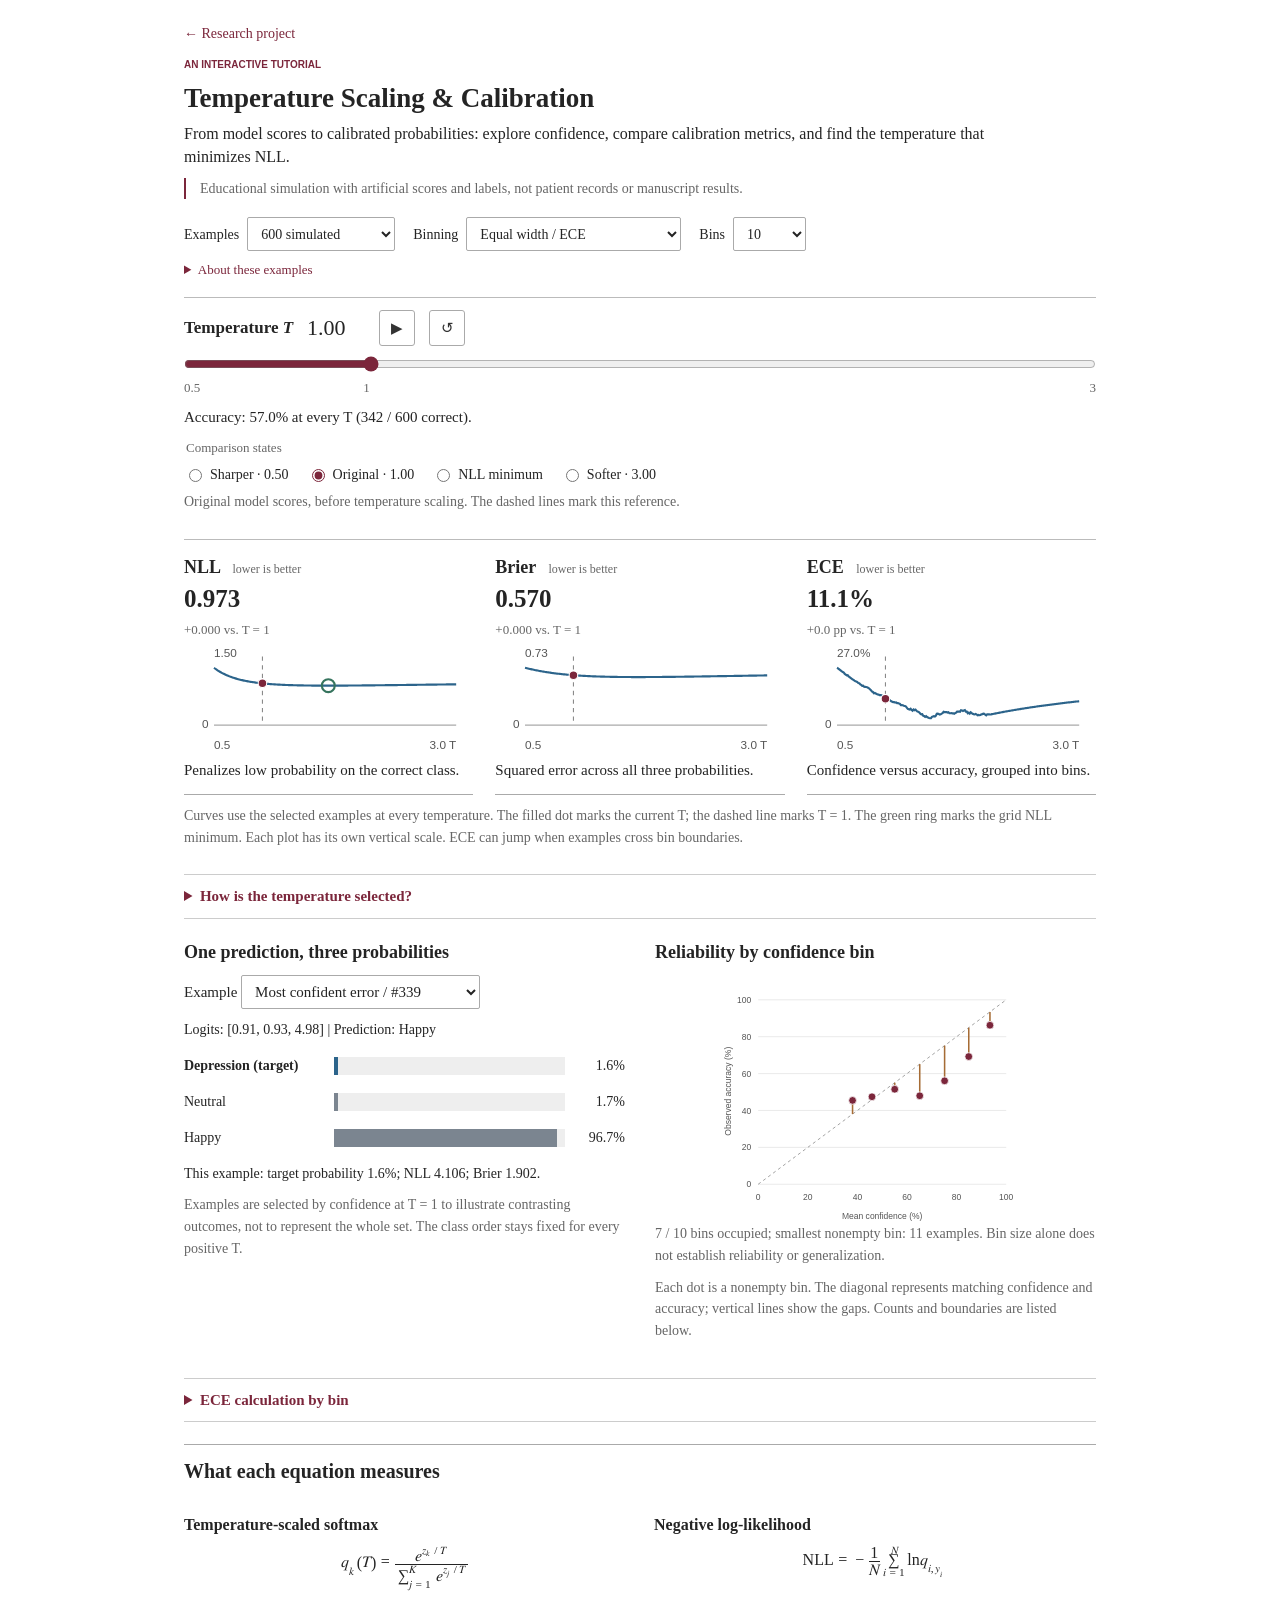
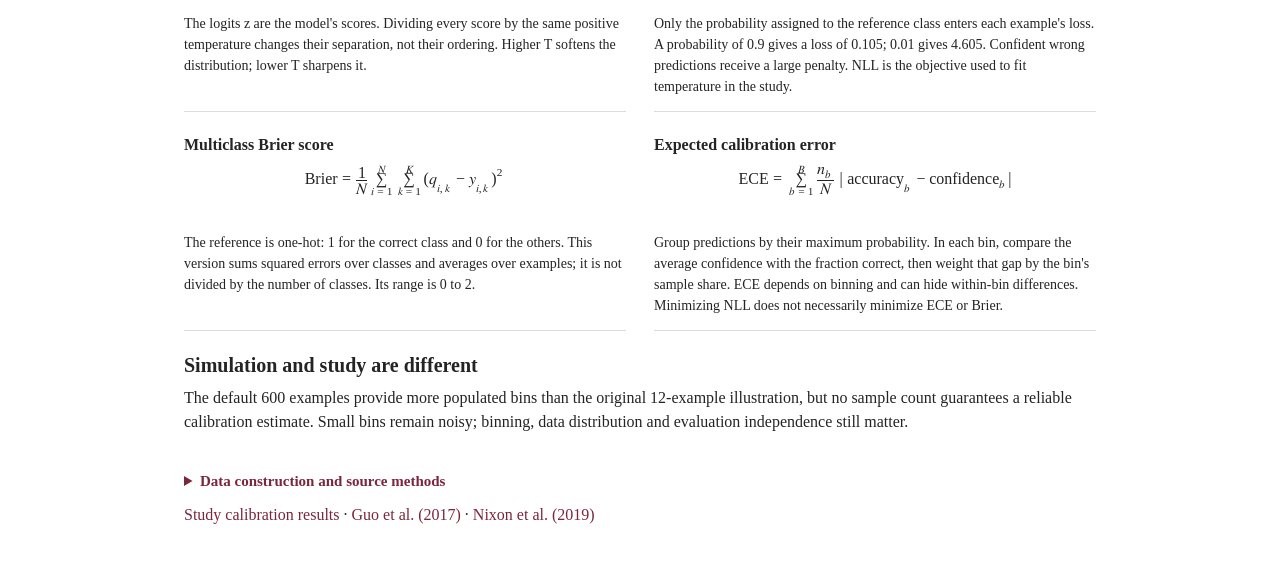
==== commit 4322b278: "Compact calibration tutorial controls, plots, and equation guide" ====
--- a/site/tutorial.html
+++ b/site/tutorial.html
@@ -3,7 +3,7 @@
 <head>
   <meta charset="utf-8"><meta name="viewport" content="width=device-width, initial-scale=1">
   <title>Calibration tutorial | Confidence-guided re-evaluation</title>
-  <link rel="icon" type="image/svg+xml" href="assets/project-mark.svg">
+  <link rel="icon" type="image/svg+xml" href="assets/project-mark.svg?v=3">
   <meta name="description" content="An interactive explanation of temperature scaling, negative log-likelihood, multiclass Brier score, and expected calibration error.">
   <link rel="stylesheet" href="styles.css"><link rel="stylesheet" href="tutorial.css">
 </head>
@@ -14,15 +14,14 @@
     <p class="section-number">AN INTERACTIVE TUTORIAL</p>
     <h1>Temperature Scaling &amp; Calibration</h1>
     <p class="tutorial-intro">From model scores to calibrated probabilities: explore confidence, compare calibration metrics, and find the temperature that minimizes NLL.</p>
-    <ol class="learning-path" aria-label="Tutorial topics"><li><span>01</span><strong>Probabilities</strong><small>Temperature and confidence</small></li><li><span>02</span><strong>Calibration metrics</strong><small>NLL, Brier and adaptive ECE</small></li><li><span>03</span><strong>Temperature selection</strong><small>The minimum-NLL operating point</small></li></ol>
-    <p class="demo-notice">Educational simulation, not research results. These are artificial scores and labels, not generated posts, patient records, or predictions from the manuscript.</p>
+    <p class="demo-notice">Educational simulation with artificial scores and labels, not patient records or manuscript results.</p>
   </header>
   <div class="experiment-settings">
     <label>Examples <select id="sample-size"><option value="12">12 hand-crafted</option><option value="60">60 simulated</option><option value="600" selected>600 simulated</option></select></label>
     <label>Binning <select id="bin-mode"><option value="width">Equal width / ECE</option><option value="mass">Equal count / adaptive ECE</option></select></label>
     <label>Bins <select id="bin-count"><option value="5">5</option><option value="10" selected>10</option><option value="15">15</option></select></label>
   </div>
-  <p id="data-description" class="lab-note"></p>
+  <details class="example-description"><summary>About these examples</summary><p id="data-description" class="lab-note"></p></details>
   <section class="temperature-controls" aria-label="Temperature controls">
     <div class="control-heading"><label for="temperature">Temperature <i>T</i></label><output id="temperature-value" for="temperature">1.00</output><button id="animate" type="button" aria-label="Animate temperature" title="Animate temperature">&#9654;</button><button id="reset" type="button" aria-label="Reset temperature to 1" title="Reset temperature to 1">&#8634;</button></div>
     <input type="range" id="temperature" min="0.5" max="3" step="0.01" value="1">
--- a/site/styles.css
+++ b/site/styles.css
@@ -291,33 +291,38 @@
 .finding-target:target { outline: 1px solid #9aaab6; outline-offset: 8px; }
 
 /* Project-page rhythm stays independent of the interactive tutorial. */
-body:not(.tutorial-page) { --reading-width: 760px; --evidence-width: 960px; font-size: 17px; line-height: 1.6; }
-body:not(.tutorial-page) main { max-width: 1008px; }
-body:not(.tutorial-page) .paper-header { max-width: 1008px; padding: 32px 24px 18px; }
-body:not(.tutorial-page) h1 { max-width: 960px; font-size: 34px; line-height: 1.18; margin-bottom: 18px; text-wrap: balance; }
+body:not(.tutorial-page) { --reading-width: 832px; --evidence-width: 832px; font-size: 16px; line-height: 1.6; }
+body:not(.tutorial-page) main { max-width: 880px; }
+body:not(.tutorial-page) .paper-header { max-width: 880px; padding: 40px 24px 20px; }
+body:not(.tutorial-page) h1 { max-width: 800px; font-size: 32px; line-height: 1.16; margin-bottom: 10px; text-wrap: balance; }
+body:not(.tutorial-page) .project-eyebrow { font: 11px/1.5 Arial, sans-serif; color: #7b263b; margin: 0 0 14px; }
+body:not(.tutorial-page) .paper-subtitle { font-size: 20px; line-height: 1.4; margin-bottom: 18px; color: #505050; }
+body:not(.tutorial-page) .authors { font-size: 17px; }
+body:not(.tutorial-page) .affiliation img { width: 144px; margin-block: 10px 6px; }
 body:not(.tutorial-page) h1 span { font-weight: normal; }
-body:not(.tutorial-page) h1 .project-mark { display: inline-block; width: 32px; height: 32px; margin-right: 10px; vertical-align: -3px; }
+body:not(.tutorial-page) h1 .project-mark { display: inline-block; width: 32px; height: 32px; margin-right: 9px; vertical-align: -5px; }
 body:not(.tutorial-page) .resources { gap: 8px 24px; margin-top: 16px; }
 body:not(.tutorial-page) .resources a { padding-block: 5px; }
 body:not(.tutorial-page) .resources .tutorial-cta { padding: 5px 0; }
 body:not(.tutorial-page) :is(.prose, .prompt-reader, .result-explorer, .supporting-figure, .protocol-details, .method-plan, .research-question) { max-width: var(--reading-width); }
 body:not(.tutorial-page) :is(.paper-algorithms, .case-study, .contributions, .findings) { max-width: var(--evidence-width); }
-body:not(.tutorial-page) section { margin-block: 56px; }
+body:not(.tutorial-page) section { margin-block: 48px; }
 body:not(.tutorial-page) :is(.paper-algorithms, .case-study, .findings) { padding-top: 0; }
-body:not(.tutorial-page) .section-links { margin: 24px 0; padding: 10px 0; gap: 6px 22px; }
-body:not(.tutorial-page) .section-heading { margin-bottom: 24px; }
-body:not(.tutorial-page) .section-number { font-family: inherit; font-size: 12px; margin-bottom: 5px; }
-body:not(.tutorial-page) h2 { font-size: 25px; margin-bottom: 18px; }
-body:not(.tutorial-page) .section-heading h2 { font-size: 25px; margin: 0; text-wrap: balance; }
-body:not(.tutorial-page) h3 { margin-top: 24px; }
-body:not(.tutorial-page) .section-intro { max-width: var(--reading-width); }
+body:not(.tutorial-page) .section-links { margin: 16px 0 0; padding: 10px 0 0; gap: 6px 22px; font: 13px/1.5 Arial, sans-serif; }
+body:not(.tutorial-page) .section-links a { color: #595959; }
+body:not(.tutorial-page) .section-heading { margin-bottom: 16px; }
+body:not(.tutorial-page) .section-number { font-family: Arial, sans-serif; font-size: 10px; margin-bottom: 6px; }
+body:not(.tutorial-page) h2 { font-size: 23px; margin-bottom: 16px; }
+body:not(.tutorial-page) .section-heading h2 { font-size: 23px; margin: 0; text-wrap: balance; }
+body:not(.tutorial-page) h3 { font-size: 18px; margin-top: 24px; }
+body:not(.tutorial-page) .section-intro { max-width: var(--reading-width); font-size: 16px; }
 body:not(.tutorial-page) p { margin-bottom: 14px; }
-body:not(.tutorial-page) .research-question { font-size: 19px; margin-block: 4px 16px; }
+body:not(.tutorial-page) .research-question { max-width: 650px; font-size: 16px; margin-block: 4px 20px; color: #505050; }
 body:not(.tutorial-page) .teaser { margin-block: 12px 24px; }
 body:not(.tutorial-page) figcaption { max-width: var(--reading-width); line-height: 1.5; margin-top: 10px; }
 body:not(.tutorial-page) figure { max-width: 780px; }
-body:not(.tutorial-page) .teaser { max-width: 960px; margin-inline: auto; }
-body:not(.tutorial-page) .method-plan { max-width: 680px; }
+body:not(.tutorial-page) .teaser { max-width: 832px; margin-inline: auto; }
+body:not(.tutorial-page) .method-plan { max-width: 640px; }
 body:not(.tutorial-page) .original-algorithm { max-width: 580px; margin-block: 12px 18px; }
 body:not(.tutorial-page) .algorithm-image-scroll img { min-width: 560px; }
 body:not(.tutorial-page) .algorithm-transcript { max-width: 580px; }
@@ -330,8 +335,12 @@
 body:not(.tutorial-page) .source-links { max-width: var(--evidence-width); line-height: 1.5; }
 body:not(.tutorial-page) .routing-branches > div:last-child { border-color: #7b263b; }
 body:not(.tutorial-page) :is(.evidence-context, .finding-label, .case-decisions h3) { font-family: inherit; }
-body:not(.tutorial-page) .evidence-metrics dd { font-size: 27px; }
+body:not(.tutorial-page) .evidence-metrics dd { font-size: 25px; }
 body:not(.tutorial-page) .contribution-list > div { padding-block: 14px; }
+body:not(.tutorial-page) .contribution-list dt { font-size: 17px; }
+body:not(.tutorial-page) .contribution-list dd { font-size: 15px; }
+body:not(.tutorial-page) .finding-list p { font-size: 16px; }
+body:not(.tutorial-page) .evidence-overview { background: #f8f8f7; padding: 18px 20px; }
 body:not(.tutorial-page) .primary-finding { padding-block: 16px; }
 body:not(.tutorial-page) .primary-finding p { font-size: 19px; max-width: var(--reading-width); }
 body:not(.tutorial-page) .finding-list > li { padding-block: 14px 16px; }
@@ -382,14 +391,18 @@
   body:not(.tutorial-page) :is(.teaser, .method-plan, .supporting-figure, .finding-evidence) figure > a,
   body:not(.tutorial-page) :is(.teaser, .method-plan) > a { overflow-x: auto; overscroll-behavior-x: contain; }
   body:not(.tutorial-page) :is(.teaser, .method-plan, .supporting-figure, .finding-evidence) figure > a > img,
-  body:not(.tutorial-page) :is(.teaser, .method-plan) > a > img { min-width: 600px; }
+  body:not(.tutorial-page) :is(.teaser, .method-plan) > a > img { min-width: 0; }
 }
 
 @media (max-width: 480px) {
   body:not(.tutorial-page) main { padding-inline: 16px; }
   body:not(.tutorial-page) .paper-header { padding-inline: 16px; }
   body:not(.tutorial-page) h1 { font-size: 25px; }
-  body:not(.tutorial-page) h1 .project-mark { width: 25px; height: 25px; margin-right: 7px; }
+  body:not(.tutorial-page) h1 .project-mark { width: 26px; height: 26px; margin-right: 7px; vertical-align: -4px; }
+  body:not(.tutorial-page) .paper-subtitle { font-size: 17px; }
+  body:not(.tutorial-page) .paper-header .authors { margin-bottom: 4px; }
+  body:not(.tutorial-page) .paper-header .affiliation { margin-bottom: 4px; }
+  body:not(.tutorial-page) .paper-header .author-note { margin-bottom: 4px; }
   body:not(.tutorial-page) .resources { gap: 4px 18px; }
   body:not(.tutorial-page) .section-links { justify-content: flex-start; gap: 5px 18px; }
   body:not(.tutorial-page) .tabs { gap: 0 16px; }
--- a/site/tutorial.css
+++ b/site/tutorial.css
@@ -1,24 +1,29 @@
-.tutorial-page main { max-width: 1060px; padding: 32px 24px; }
+.tutorial-page { font-size: 15px; line-height: 1.5; }
+.tutorial-page main { max-width: 960px; padding: 22px 24px; }
+.tutorial-page section { margin-block: 22px; }
+.tutorial-page p { margin-bottom: 10px; }
 .tutorial-header { max-width: 1012px; }
 .tutorial-header > a { font-size: 14px; }
-.tutorial-header .section-number { margin-top: 20px; font-weight: 600; }
-.tutorial-header h1 { font-size: 32px; margin: 8px 0 12px; }
-.tutorial-intro { max-width: 820px; font-size: 18px; line-height: 1.5; }
-.learning-path { display: grid; grid-template-columns: repeat(3,minmax(0,1fr)); gap: 20px; list-style: none; margin: 20px 0; padding: 14px 0; border-block: 1px solid #ccc; }
+.tutorial-header .section-number { margin-top: 12px; font-weight: 600; font-size: 10px; }
+.tutorial-header h1 { font-size: 27px; margin: 6px 0 8px; }
+.tutorial-intro { max-width: 820px; font-size: 16px; line-height: 1.45; }
+.learning-path { display: grid; grid-template-columns: repeat(3,minmax(0,1fr)); gap: 16px; list-style: none; margin: 12px 0; padding: 10px 0; border-block: 1px solid #ddd; }
 .learning-path li { display: grid; grid-template-columns: 24px 1fr; gap: 3px 8px; align-content: start; }
 .learning-path span { color: #7b263b; font-size: 13px; grid-row: span 2; }
 .learning-path strong { font-size: 16px; line-height: 1.3; }
 .learning-path small { font-size: 13px; line-height: 1.4; color: #666; }
 .demo-notice { font-size: 14px; color: #666; border-left: 2px solid #7b263b; padding-left: 14px; }
-.experiment-settings { display: flex; gap: 18px; flex-wrap: wrap; border-top: 1px solid #ccc; padding-top: 16px; margin-top: 20px; }
+.experiment-settings { display: flex; gap: 10px 18px; flex-wrap: wrap; padding-top: 8px; margin-top: 10px; }
 .experiment-settings label { display: flex; align-items: center; gap: 8px; font-size: 14px; }
 .experiment-settings select { font-size: 14px; }
 #data-description { margin-top: 10px; }
-.temperature-presets { border: 0; padding: 0; margin: 16px 0 8px; display: flex; flex-wrap: wrap; gap: 8px 22px; }
+.example-description { margin-top: 4px; }
+.example-description summary { font-size: 13px; font-weight: normal; padding: 5px 0; }
+.temperature-presets { border: 0; padding: 0; margin: 10px 0 6px; display: flex; flex-wrap: wrap; gap: 6px 18px; }
 .temperature-presets legend { font-size: 13px; color: #666; margin-bottom: 6px; }
 .temperature-presets label { font-size: 14px; display: flex; align-items: center; gap: 5px; cursor: pointer; }
 .temperature-presets input { accent-color: #7b263b; }
-#state-explanation { min-height: 44px; margin: 0; }
+#state-explanation { min-height: 40px; margin: 0; }
 .minimum-dot { fill: none; stroke: #36745e; stroke-width: 2; }
 .optimization-details { border-block: 1px solid #ccc; }
 .optimization-details p,.optimization-details li { font-size: 15px; line-height: 1.5; }
@@ -26,23 +31,23 @@
 .optimization-details ol { padding-left: 22px; }
 .optimization-details table,.bin-details table { font-size: 14px; }
 .lab-context details p { font-size: 14px; }
-.temperature-controls { margin: 28px 0 24px; padding: 18px 0; border-block: 1px solid #999; }
+.tutorial-page .temperature-controls { margin: 12px 0 16px; padding: 12px 0 8px; border-block: 1px solid #bbb; }
 .control-heading { display: flex; align-items: center; gap: 14px; }
-.control-heading label { font-weight: bold; font-size: 20px; }
-.control-heading output { font-size: 26px; min-width: 70px; font-variant-numeric: tabular-nums; }
+.control-heading label { font-weight: bold; font-size: 17px; }
+.control-heading output { font-size: 22px; min-width: 58px; font-variant-numeric: tabular-nums; }
 .tutorial-page button { cursor: pointer; background: #fff; border: 1px solid #aaa; border-radius: 3px; color: #333; font: inherit; padding: 7px 12px; }
 .control-heading button { width: 36px; height: 36px; padding: 0; }
-#temperature { width: 100%; margin: 22px 0 4px; accent-color: #7b263b; }
+#temperature { width: 100%; margin: 10px 0 0; accent-color: #7b263b; }
 .range-labels { position: relative; display: flex; justify-content: space-between; font-size: 13px; color: #666; }
 .range-labels span:nth-child(2) { position: absolute; left: 20%; transform: translateX(-50%); }
-.control-footer { display: flex; gap: 20px; align-items: center; margin-top: 18px; flex-wrap: wrap; }
+.control-footer { display: flex; gap: 16px; align-items: center; margin-top: 8px; flex-wrap: wrap; }
 .control-footer p { margin: 0; font-size: 15px; }
 .control-footer button { font-size: 14px; }
-.lab-metrics { display: grid; grid-template-columns: repeat(3,minmax(0,1fr)); gap: 26px; margin: 24px 0 12px; }
+.tutorial-page .lab-metrics { display: grid; grid-template-columns: repeat(3,minmax(0,1fr)); gap: 22px; margin: 16px 0 10px; }
 .lab-metrics article { border-bottom: 1px solid #aaa; padding-bottom: 12px; }
-.lab-metrics h2 { font-size: 20px; text-align: left; margin: 0 0 12px; }
+.lab-metrics h2 { font-size: 18px; text-align: left; margin: 0 0 6px; }
 .lab-metrics small { font-size: 12px; font-weight: normal; color: #666; margin-left: 8px; }
-.lab-metrics strong { display: block; font-size: 30px; font-variant-numeric: tabular-nums; line-height: 1.2; }
+.lab-metrics strong { display: block; font-size: 25px; font-variant-numeric: tabular-nums; line-height: 1.2; }
 .lab-metrics article > span { display: block; font-size: 13px; color: #666; margin: 6px 0; min-height: 22px; }
 .lab-metrics p { font-size: 15px; margin: 4px 0 0; }
 .tutorial-page svg { display: block; width: 100%; overflow: visible; }
@@ -54,10 +59,12 @@
 .gridline { stroke: #e4e4e4; stroke-width: 1; }
 .gap-line { stroke: #a66c35; stroke-width: 2; }
 .lab-note { font-size: 14px; line-height: 1.55; color: #666; }
-.lab-details { display: grid; grid-template-columns: repeat(2,minmax(0,1fr)); gap: 44px; margin: 32px 0 16px; }
-.lab-details h2 { text-align: left; font-size: 21px; margin-bottom: 20px; }
+.lab-details { display: grid; grid-template-columns: repeat(2,minmax(0,1fr)); gap: 30px; margin: 22px 0 12px; }
+.lab-details > div { min-width: 0; }
+.lab-details h2 { text-align: left; font-size: 18px; margin-bottom: 12px; }
+#reliability { max-width: 310px; margin-inline: auto; }
 .lab-details label,.lab-details select { font-size: 15px; }
-#logit-values,#sample-loss { font-size: 14px; margin: 18px 0; }
+#logit-values,#sample-loss { font-size: 14px; margin: 10px 0; }
 .probability-row { display: grid; grid-template-columns: 140px 1fr 50px; gap: 10px; align-items: center; margin: 15px 0; font-size: 14px; }
 .probability-row > span:last-child { text-align: right; font-variant-numeric: tabular-nums; }
 .probability-track { background: #eee; height: 18px; }
@@ -66,28 +73,35 @@
 .reference-class > span:first-child { font-weight: bold; }
 .bin-details { border-block: 1px solid #ccc; }
 .bin-details p { font-size: 14px; }
-.equation-guide { border-top: 2px solid #333; padding-top: 16px; margin-top: 24px; }
-.equation-guide > h2,.lab-context h2 { text-align: left; font-size: 22px; margin: 0 0 12px; }
+.equation-guide { display: grid; grid-template-columns: repeat(2,minmax(0,1fr)); gap: 12px 28px; border-top: 1px solid #aaa; padding-top: 14px; margin-top: 20px; }
+.equation-guide > h2 { grid-column: 1 / -1; }
+.equation-guide article { min-width: 0; }
+.equation-guide > h2,.lab-context h2 { text-align: left; font-size: 20px; margin: 0 0 8px; }
 .equation-guide article { border-bottom: 1px solid #ddd; padding: 10px 0 14px; }
-.equation-guide h3 { font-size: 18px; margin: 0 0 6px; }
-.equation-guide math { font-size: 19px; margin: 8px 0; overflow-x: auto; padding-block: 4px; }
-.equation-guide p { max-width: 850px; margin: 6px 0 0; font-size: 16px; line-height: 1.5; }
+.equation-guide h3 { font-size: 16px; margin: 0 0 6px; }
+.equation-guide math { font-size: 16px; margin: 6px 0; overflow-x: auto; padding-block: 4px; min-height: 64px; align-content: center; }
+.equation-guide p { max-width: 850px; margin: 6px 0 0; font-size: 14px; line-height: 1.5; }
 .lab-context { margin-top: 24px; }
 .lab-context p { font-size: 16px; line-height: 1.5; }
 @media(max-width: 700px) {
-  .tutorial-page main { padding: 24px 18px; }
-  .tutorial-header h1 { font-size: 28px; }
-  .learning-path { grid-template-columns: 1fr; gap: 10px; margin: 16px 0; padding: 12px 0; }
+  .tutorial-page main { padding: 18px 16px; }
+  .tutorial-header h1 { font-size: 24px; }
+  .learning-path { grid-template-columns: 1fr; gap: 6px; margin: 10px 0; padding: 8px 0; }
   .learning-path li { grid-template-columns: 24px 1fr; }
   .learning-path small { grid-column: 2; }
   .range-labels span:nth-child(2) { transform: none; }
   .lab-metrics { gap: 12px; }
   .lab-metrics h2 { font-size: 17px; }
   .lab-metrics small { display: block; margin: 5px 0; }
-  .lab-metrics strong { font-size: 25px; }
+  .lab-metrics strong { font-size: 22px; }
   .lab-metrics article > span { min-height: 40px; }
   .lab-details { grid-template-columns: 1fr; gap: 24px; }
   .probability-row { grid-template-columns: 125px 1fr 45px; }
-  .equation-guide math { font-size: 18px; }
+  .equation-guide { grid-template-columns: 1fr; gap: 8px; }
+  .equation-guide math { font-size: 16px; }
+  .experiment-settings { display: grid; grid-template-columns: 1fr 1fr; gap: 8px 12px; }
+  .experiment-settings label { flex-direction: column; align-items: stretch; gap: 3px; min-width: 0; }
+  .experiment-settings label:nth-child(2) { grid-column: 1 / -1; grid-row: 2; }
+  .experiment-settings select { width: 100%; }
 }
 @media(prefers-reduced-motion: reduce) { .probability-fill { transition: none; } }
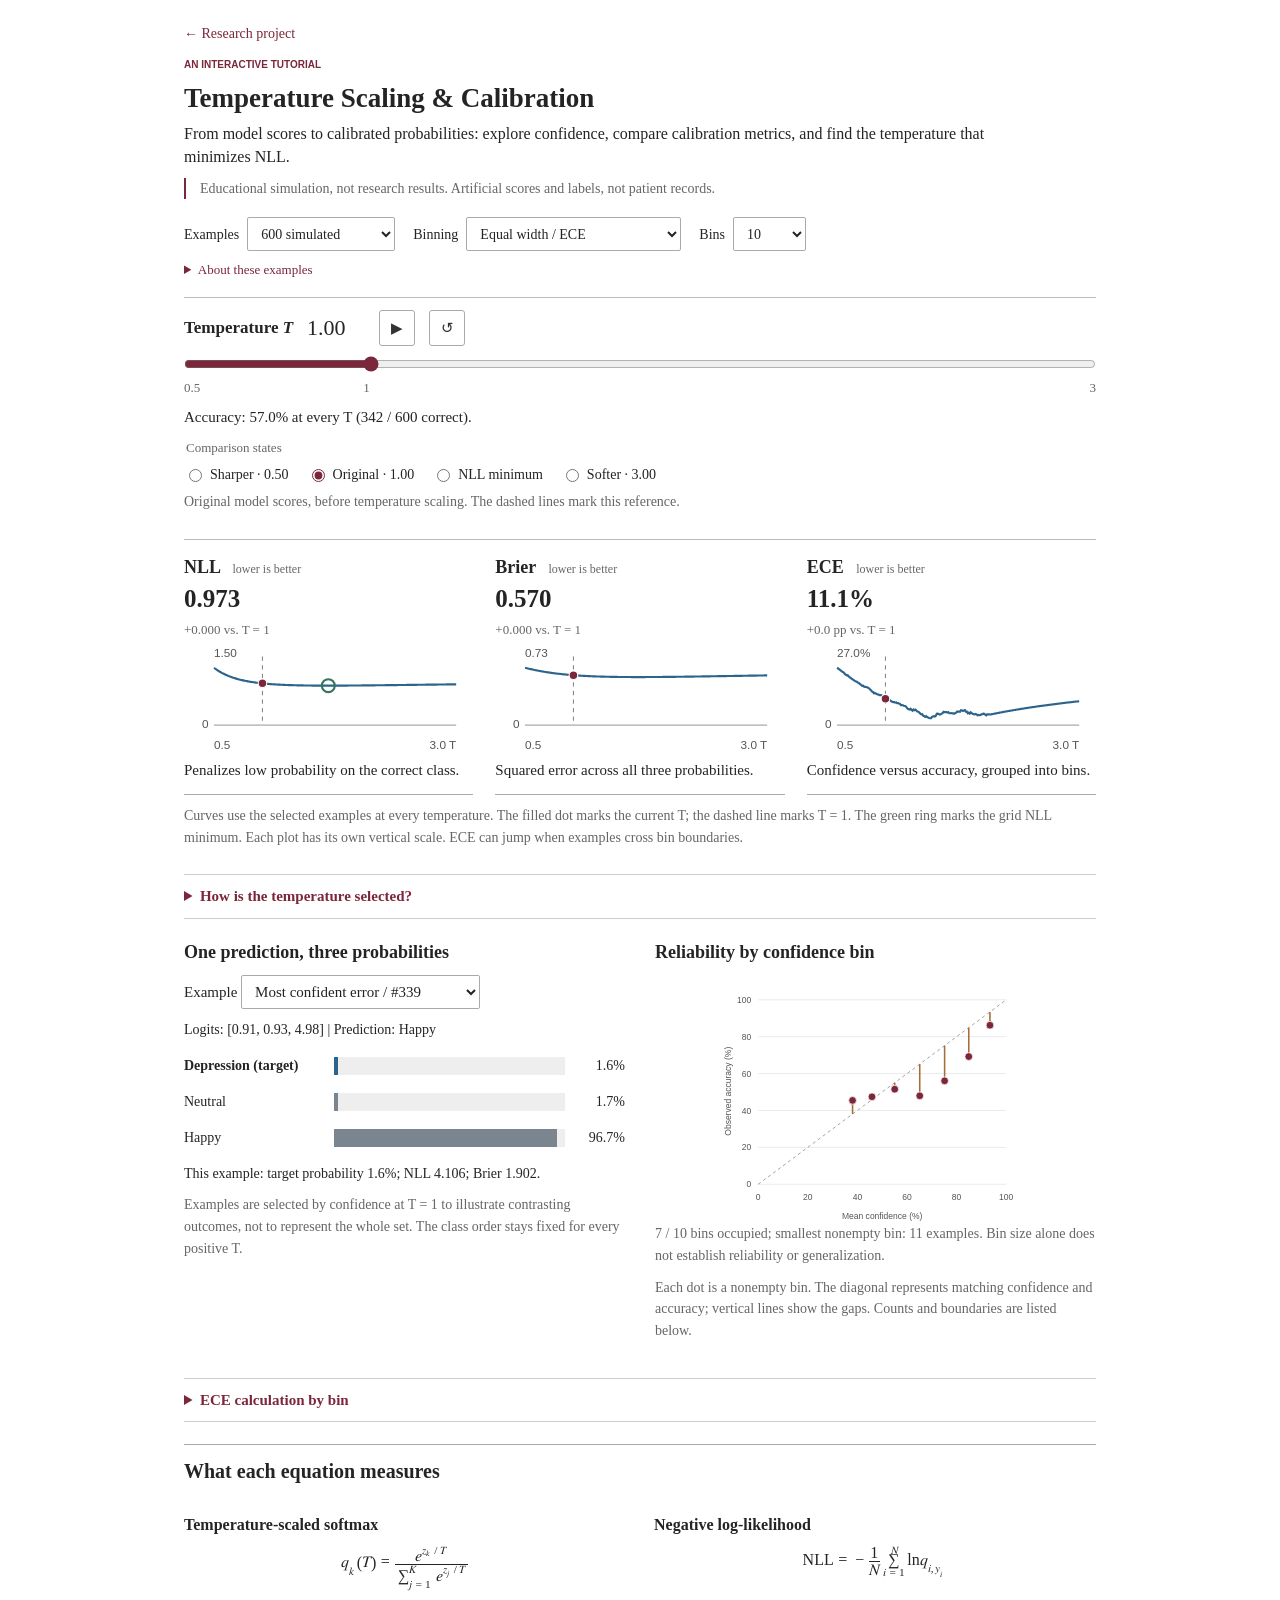
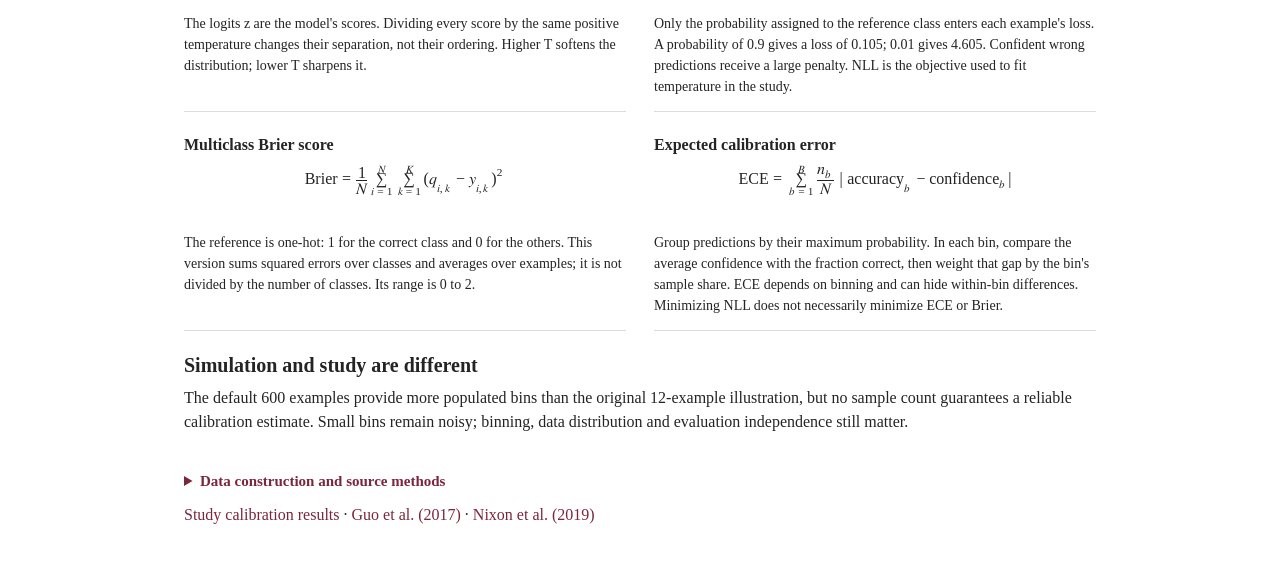
==== commit c1ec230a: "Preserve explicit tutorial simulation disclaimer" ====
--- a/site/tutorial.html
+++ b/site/tutorial.html
@@ -14,7 +14,7 @@
     <p class="section-number">AN INTERACTIVE TUTORIAL</p>
     <h1>Temperature Scaling &amp; Calibration</h1>
     <p class="tutorial-intro">From model scores to calibrated probabilities: explore confidence, compare calibration metrics, and find the temperature that minimizes NLL.</p>
-    <p class="demo-notice">Educational simulation with artificial scores and labels, not patient records or manuscript results.</p>
+    <p class="demo-notice">Educational simulation, not research results. Artificial scores and labels, not patient records.</p>
   </header>
   <div class="experiment-settings">
     <label>Examples <select id="sample-size"><option value="12">12 hand-crafted</option><option value="60">60 simulated</option><option value="600" selected>600 simulated</option></select></label>
